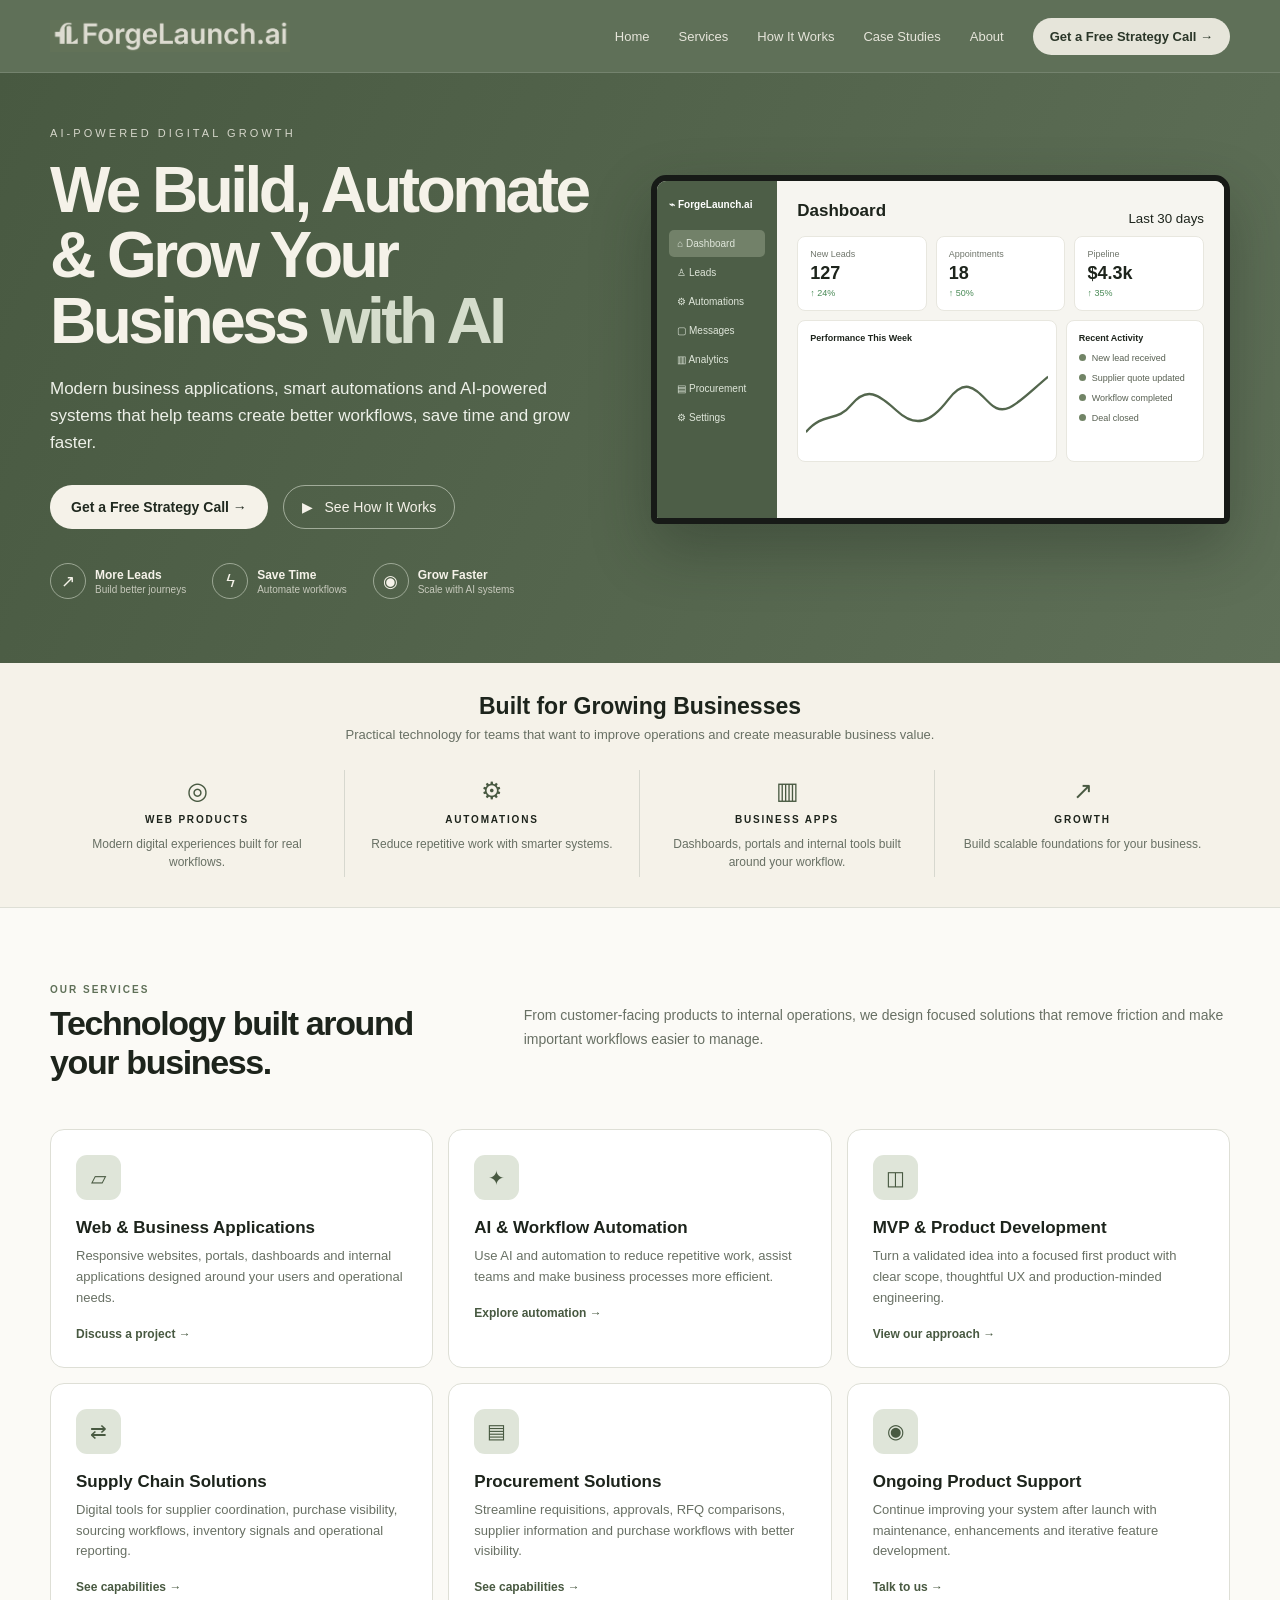
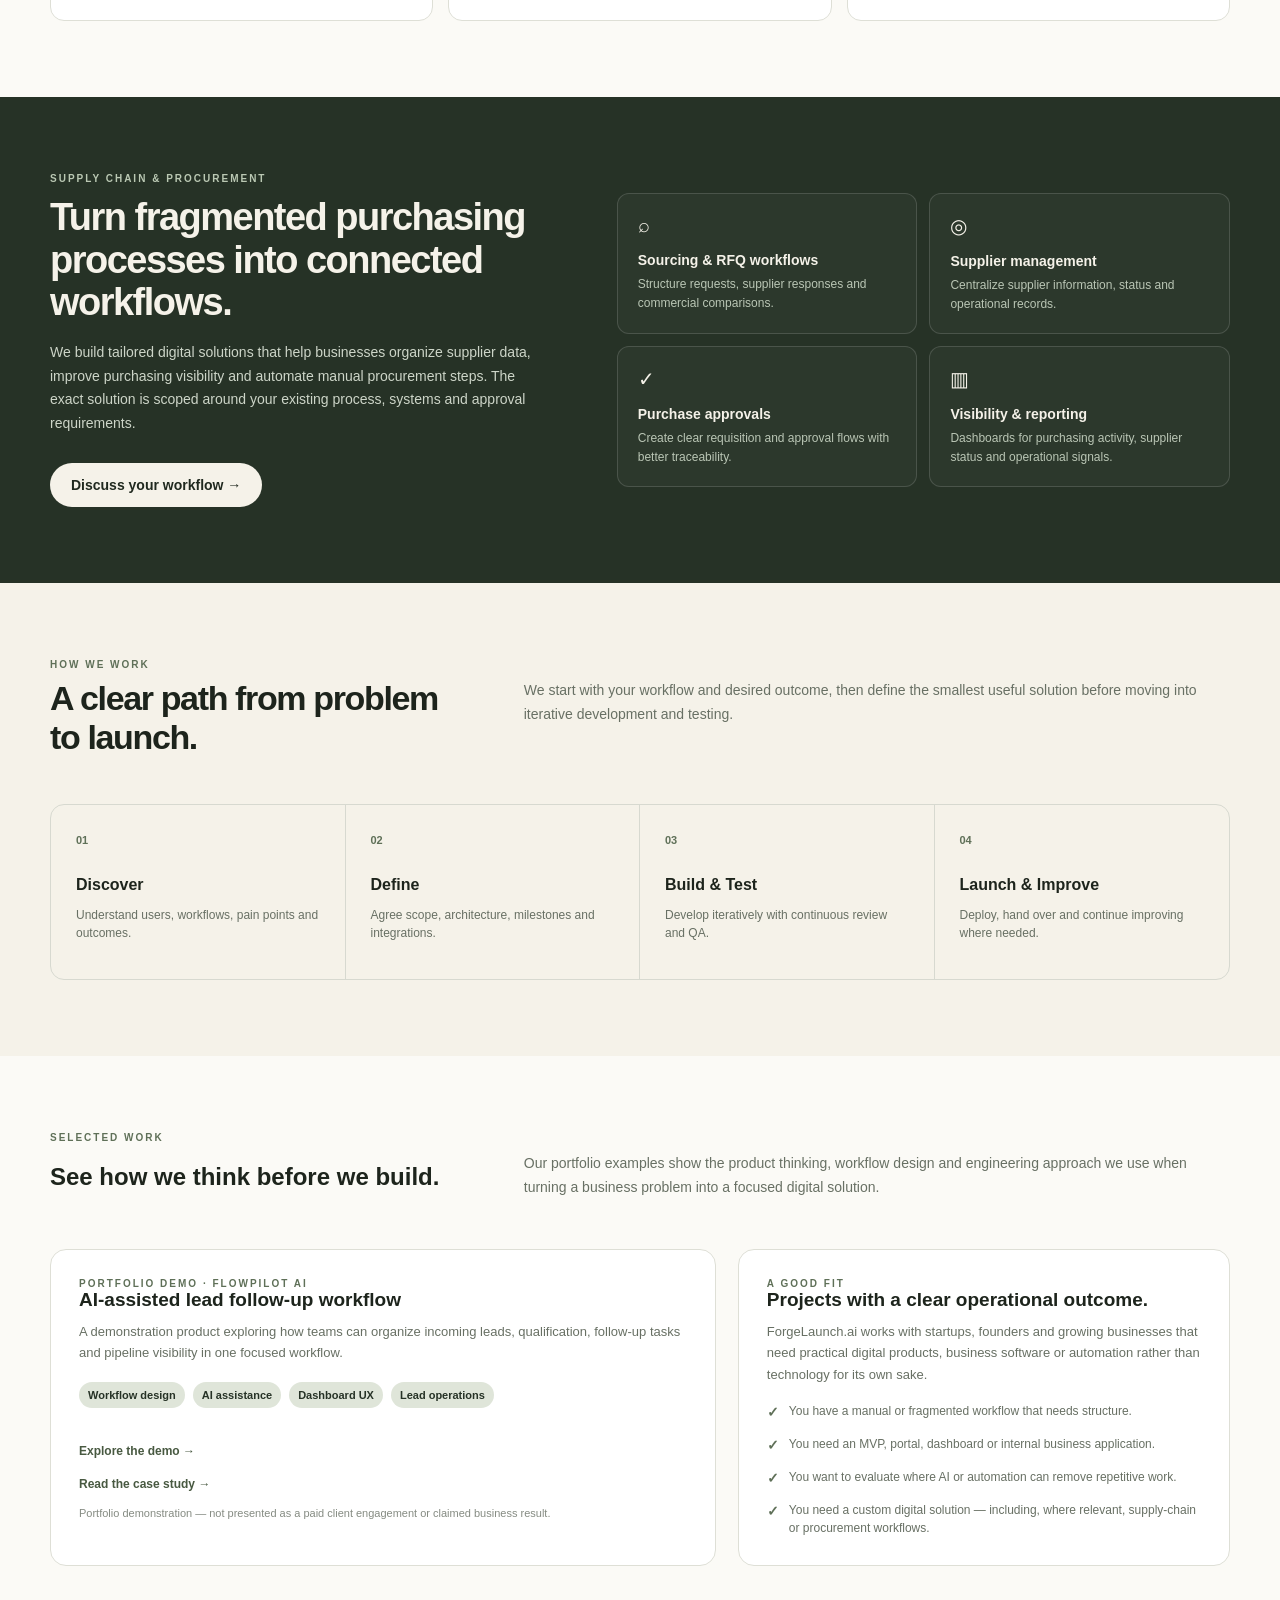
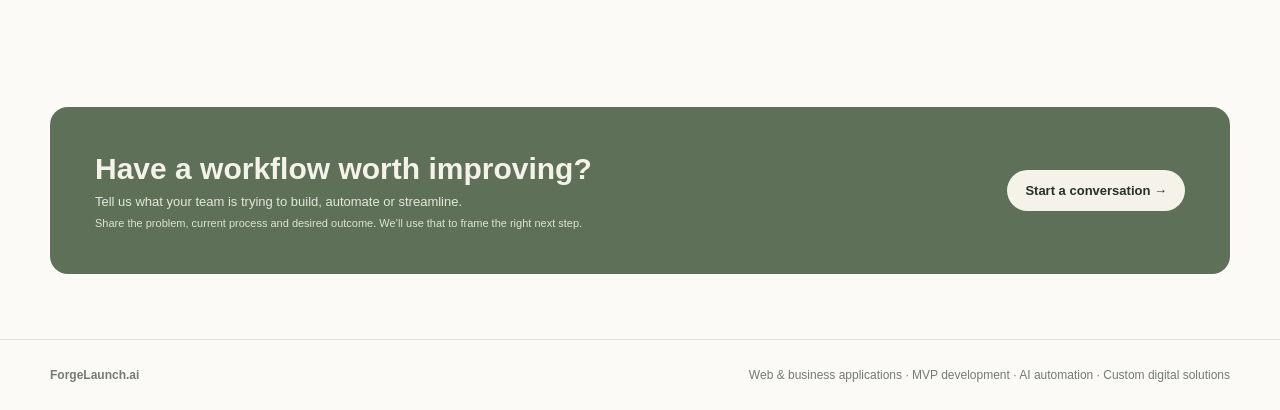
==== index.html @ f06f2fbd "Restore approved ForgeLaunch logo after SVG render issue" ====
<!doctype html><html lang="en"><head><meta charset="utf-8"><meta name="viewport" content="width=device-width,initial-scale=1"><meta name="description" content="ForgeLaunch.ai builds websites, business applications, MVPs, AI automations and custom digital solutions for startups and growing businesses, with supply chain and procurement as additional specialist services."><title>ForgeLaunch.ai — Build, Automate & Grow</title>
<style>
:root{--olive:#5f7058;--olive2:#485941;--deep:#263226;--cream:#f5f2e9;--paper:#fbfaf6;--sage:#dfe5d9;--muted:#687064;--line:#dedfd6;--white:#fff}
*{box-sizing:border-box}html{scroll-behavior:smooth}body{margin:0;font-family:-apple-system,BlinkMacSystemFont,"SF Pro Display","Segoe UI",Roboto,Arial,sans-serif;color:#1d241c;background:var(--paper);-webkit-font-smoothing:antialiased}a{text-decoration:none;color:inherit}.wrap{width:min(1180px,calc(100% - 42px));margin:auto}
header{background:var(--olive);color:var(--cream);border-bottom:1px solid #ffffff22}.nav{height:72px;display:flex;align-items:center;justify-content:space-between}.brand{display:flex;align-items:center;gap:11px;font-size:20px;font-weight:750;letter-spacing:-.03em;height:72px;line-height:1}.brand-logo{display:block;width:240px;height:32px;flex:0 0 240px;object-fit:contain;object-position:left center}.brand>span{display:flex;align-items:baseline;white-space:nowrap}.monogram{width:39px;height:39px;position:relative;color:var(--cream)}.monogram .f{position:absolute;left:3px;top:12px;width:17px;height:20px;border-left:6px solid currentColor;border-top:6px solid currentColor}.monogram .f:after{content:"";position:absolute;left:0;top:5px;width:13px;border-top:5px solid currentColor}.monogram .l{position:absolute;right:3px;top:4px;width:17px;height:29px;border-left:6px solid currentColor;border-bottom:6px solid currentColor;border-radius:12px 0 0 0}.brand small{font-weight:500;opacity:.72}.links{display:flex;align-items:center;gap:29px;font-size:13px}.links a{opacity:.9}.navcta{background:var(--cream);color:#253023!important;padding:11px 17px;border-radius:999px;font-weight:700}
.hero{background:linear-gradient(115deg,var(--olive2),var(--olive));color:var(--cream);overflow:hidden}.hero-grid{display:grid;grid-template-columns:1fr 1.05fr;gap:50px;align-items:center;padding:54px 0 64px}.eyebrow{font-size:11px;letter-spacing:.28em;text-transform:uppercase;opacity:.82}.hero h1{font-size:clamp(45px,5vw,65px);line-height:1.02;letter-spacing:-.055em;margin:19px 0 21px;max-width:620px}.hero h1 span{color:#d5ddcc}.lead{font-size:17px;line-height:1.6;color:#edf0e8;max-width:600px}.actions{display:flex;gap:15px;align-items:center;margin:29px 0 34px}.primary{background:var(--cream);color:#20291f;padding:14px 21px;border-radius:999px;font-size:14px;font-weight:700}.secondary{border:1px solid #e9eee188;padding:13px 18px;border-radius:999px;font-size:14px}.benefits{display:flex;gap:26px}.benefit{font-size:12px;display:flex;align-items:center;gap:9px}.bi{width:36px;height:36px;border:1px solid #e8ede080;border-radius:50%;display:grid;place-items:center;font-size:17px}.benefit small{display:block;opacity:.72;margin-top:2px}
.visual{position:relative;min-height:425px}.laptop{position:absolute;left:0;top:24px;width:100%;background:#121713;border:6px solid #171a17;border-radius:15px 15px 7px 7px;box-shadow:0 25px 60px #1c251b55;overflow:hidden}.app{display:grid;grid-template-columns:120px 1fr;min-height:337px;background:#f5f3ec}.side{background:#4d5e47;color:#dfe6da;padding:18px 12px;font-size:10px}.sidebrand{font-weight:750;color:white;margin-bottom:20px}.side div:not(.sidebrand){padding:8px;border-radius:5px;margin:2px 0}.side .on{background:#728169}.dash{padding:20px;background:#f6f5f0;color:#1d241c}.dashhead{display:flex;justify-content:space-between;align-items:center}.dash h3{margin:0 0 15px;font-size:17px}.stats{display:grid;grid-template-columns:repeat(3,1fr);gap:9px}.stat{background:white;border:1px solid #e8e7df;border-radius:8px;padding:12px;color:#70766c;font-size:9px}.stat b{display:block;font-size:18px;color:#1d241c;margin:4px 0}.up{color:#498a56}.lower{display:grid;grid-template-columns:1.5fr .8fr;gap:9px;margin-top:9px}.chart,.activity{height:142px;background:white;border:1px solid #e8e7df;border-radius:8px;padding:12px;font-size:9px;position:relative}.chart svg{position:absolute;left:8px;bottom:12px;width:94%;height:85px}.activity p{margin:10px 0;color:#586052}.activity i{display:inline-block;width:7px;height:7px;border-radius:50%;background:#718466;margin-right:6px}
.trust{background:var(--cream);padding:30px 0;border-bottom:1px solid var(--line)}.trust h2{text-align:center;font-size:23px;margin:0 0 7px}.trust>div>p{text-align:center;color:var(--muted);font-size:13px;margin:0 0 28px}.trustgrid{display:grid;grid-template-columns:repeat(4,1fr)}.trustitem{text-align:center;padding:7px 22px;border-right:1px solid #d7d8cf}.trustitem:last-child{border:0}.trusticon{font-size:24px;color:var(--olive2)}.trustitem b{display:block;font-size:10px;letter-spacing:.18em;margin:9px 0}.trustitem span{font-size:12px;color:var(--muted)}
.section{padding:76px 0}.sectionhead{display:grid;grid-template-columns:.75fr 1.25fr;gap:50px;margin-bottom:38px}.label{font-size:10px;letter-spacing:.2em;color:var(--olive);font-weight:800;text-transform:uppercase}.section h2{font-size:34px;letter-spacing:-.04em;margin:9px 0}.sectionhead p{color:var(--muted);line-height:1.7;margin:20px 0 0;font-size:14px}.cards{display:grid;grid-template-columns:repeat(3,1fr);gap:15px}.card{background:white;border:1px solid var(--line);border-radius:14px;padding:25px;min-height:230px}.cardicon{width:45px;height:45px;border-radius:11px;background:var(--sage);color:var(--olive2);display:grid;place-items:center;font-size:20px}.card h3{font-size:17px;margin:18px 0 8px}.card p{font-size:13px;line-height:1.6;color:var(--muted);margin:0}.card a{display:inline-block;margin-top:18px;font-size:12px;font-weight:700;color:var(--olive2)}
.supply{background:var(--deep);color:var(--cream)}.supplygrid{display:grid;grid-template-columns:.9fr 1.1fr;gap:65px;align-items:center}.supply h2{font-size:38px;line-height:1.12;margin:12px 0 17px}.supply p{color:#cdd5c8;font-size:14px;line-height:1.7}.capabilities{display:grid;grid-template-columns:1fr 1fr;gap:12px}.cap{border:1px solid #ffffff24;border-radius:12px;padding:20px;background:#ffffff08}.cap b{display:block;font-size:14px;margin-bottom:6px}.cap span{font-size:12px;color:#bac6b5;line-height:1.5}.capicon{font-size:20px;margin-bottom:15px}
.process{background:var(--cream)}.steps{display:grid;grid-template-columns:repeat(4,1fr);border:1px solid #d7d9d0;border-radius:14px;overflow:hidden}.step{padding:25px;border-right:1px solid #d7d9d0}.step:last-child{border:0}.step em{font-style:normal;color:var(--olive);font-size:11px;font-weight:800}.step h3{font-size:16px;margin:28px 0 7px}.step p{font-size:12px;color:var(--muted);line-height:1.5}
.cta{padding:65px 0}.ctabox{background:var(--olive);color:var(--cream);border-radius:18px;padding:45px;display:flex;align-items:center;justify-content:space-between}.ctabox h2{font-size:30px;margin:0 0 8px}.ctabox p{font-size:13px;margin:0;color:#e2e7dc}.ctabtn{background:var(--cream);color:#263226;padding:13px 18px;border-radius:999px;font-size:13px;font-weight:700}footer{border-top:1px solid var(--line);padding:28px 0;color:#747b70;font-size:12px}.foot{display:flex;justify-content:space-between}
@media(max-width:850px){.links a:not(.navcta){display:none}.hero-grid,.sectionhead,.supplygrid{grid-template-columns:1fr}.hero-grid{padding-top:42px}.visual{min-height:380px}.cards{grid-template-columns:1fr 1fr}.steps{grid-template-columns:1fr 1fr}.step:nth-child(2){border-right:0}.step{border-bottom:1px solid #d7d9d0}.trustgrid{grid-template-columns:1fr 1fr;gap:20px}.trustitem:nth-child(2){border-right:0}.ctabox{display:block}.ctabtn{display:inline-block;margin-top:22px}}
@media(max-width:560px){.wrap{width:min(100% - 28px,1180px)}.nav{height:65px}.navcta{display:none}.hero h1{font-size:43px}.hero-grid{padding-bottom:45px}.actions{align-items:flex-start;flex-direction:column}.benefits{flex-wrap:wrap}.visual{min-height:290px}.app{grid-template-columns:80px 1fr;min-height:250px}.side{padding:10px 6px}.dash{padding:10px}.lower{grid-template-columns:1fr}.activity{display:none}.cards,.capabilities,.steps{grid-template-columns:1fr}.step{border-right:0}.trustgrid{grid-template-columns:1fr 1fr}.section{padding:55px 0}.supply h2{font-size:31px}.ctabox{padding:28px}.foot{display:block}.foot span{display:block;margin-top:8px}}
.proof{padding:76px 0;background:var(--paper)}.proofgrid{display:grid;grid-template-columns:1.15fr .85fr;gap:22px;margin-top:28px}.proofcard,.fitcard{border:1px solid var(--line);border-radius:16px;padding:28px;background:#fff}.proofcard h3,.fitcard h3{margin:0 0 10px;font-size:19px}.proofcard p,.fitcard p{margin:0;color:var(--muted);font-size:13px;line-height:1.65}.proofmeta{display:flex;gap:8px;flex-wrap:wrap;margin:18px 0}.proofmeta span{font-size:11px;font-weight:750;background:var(--sage);color:var(--deep);padding:7px 9px;border-radius:999px}.prooflink{display:inline-block;margin-top:18px;color:var(--olive2);font-size:12px;font-weight:800}.fitlist{display:grid;gap:12px;margin-top:17px}.fit{display:flex;gap:10px;align-items:flex-start;font-size:12px;color:var(--muted);line-height:1.5}.fit b{color:var(--olive);font-size:14px}.note{margin-top:15px;font-size:11px;color:#858b82}.cta small{display:block;margin-top:8px;color:#dce3d8;font-size:11px}@media(max-width:850px){.proofgrid{grid-template-columns:1fr}}</style></head><body>
<header><div class="wrap nav"><a class="brand" href="#"><img class="brand-logo" src="./assets/forgelaunch-logo-lossless.webp?v=b04c0222" width="240" height="32" alt="ForgeLaunch.ai"></a><nav class="links"><a href="#">Home</a><a href="#services">Services</a><a href="#process">How It Works</a><a href="./case-study/">Case Studies</a><a href="#contact">About</a><a class="navcta" href="#contact">Get a Free Strategy Call →</a></nav></div></header>
<section class="hero"><div class="wrap hero-grid"><div><div class="eyebrow">AI-powered digital growth</div><h1>We Build, Automate & Grow Your Business <span>with AI</span></h1><p class="lead">Modern business applications, smart automations and AI-powered systems that help teams create better workflows, save time and grow faster.</p><div class="actions"><a class="primary" href="#contact">Get a Free Strategy Call →</a><a class="secondary" href="#services">▶ &nbsp; See How It Works</a></div><div class="benefits"><div class="benefit"><span class="bi">↗</span><span><b>More Leads</b><small>Build better journeys</small></span></div><div class="benefit"><span class="bi">ϟ</span><span><b>Save Time</b><small>Automate workflows</small></span></div><div class="benefit"><span class="bi">◉</span><span><b>Grow Faster</b><small>Scale with AI systems</small></span></div></div></div>
<div class="visual"><div class="laptop"><div class="app"><aside class="side"><div class="sidebrand">⌁ ForgeLaunch.ai</div><div class="on">⌂ Dashboard</div><div>♙ Leads</div><div>⚙ Automations</div><div>▢ Messages</div><div>▥ Analytics</div><div>▤ Procurement</div><div>⚙ Settings</div></aside><main class="dash"><div class="dashhead"><h3>Dashboard</h3><small>Last 30 days</small></div><div class="stats"><div class="stat">New Leads<b>127</b><span class="up">↑ 24%</span></div><div class="stat">Appointments<b>18</b><span class="up">↑ 50%</span></div><div class="stat">Pipeline<b>$4.3k</b><span class="up">↑ 35%</span></div></div><div class="lower"><div class="chart"><b>Performance This Week</b><svg viewBox="0 0 400 100" preserveAspectRatio="none"><path d="M0,80 C30,55 50,70 75,48 S120,35 150,55 S205,70 235,42 S280,30 305,47 S350,45 400,15" fill="none" stroke="#53664d" stroke-width="3"/></svg></div><div class="activity"><b>Recent Activity</b><p><i></i>New lead received</p><p><i></i>Supplier quote updated</p><p><i></i>Workflow completed</p><p><i></i>Deal closed</p></div></div></main></div></div></div></div></section>
<section class="trust"><div class="wrap"><h2>Built for Growing Businesses</h2><p>Practical technology for teams that want to improve operations and create measurable business value.</p><div class="trustgrid"><div class="trustitem"><div class="trusticon">◎</div><b>WEB PRODUCTS</b><span>Modern digital experiences built for real workflows.</span></div><div class="trustitem"><div class="trusticon">⚙</div><b>AUTOMATIONS</b><span>Reduce repetitive work with smarter systems.</span></div><div class="trustitem"><div class="trusticon">▥</div><b>BUSINESS APPS</b><span>Dashboards, portals and internal tools built around your workflow.</span></div><div class="trustitem"><div class="trusticon">↗</div><b>GROWTH</b><span>Build scalable foundations for your business.</span></div></div></div></section>
<section class="section" id="services"><div class="wrap"><div class="sectionhead"><div><div class="label">Our services</div><h2>Technology built around your business.</h2></div><p>From customer-facing products to internal operations, we design focused solutions that remove friction and make important workflows easier to manage.</p></div><div class="cards">
<div class="card"><div class="cardicon">▱</div><h3>Web & Business Applications</h3><p>Responsive websites, portals, dashboards and internal applications designed around your users and operational needs.</p><a href="#contact">Discuss a project →</a></div>
<div class="card"><div class="cardicon">✦</div><h3>AI & Workflow Automation</h3><p>Use AI and automation to reduce repetitive work, assist teams and make business processes more efficient.</p><a href="#contact">Explore automation →</a></div>
<div class="card"><div class="cardicon">◫</div><h3>MVP & Product Development</h3><p>Turn a validated idea into a focused first product with clear scope, thoughtful UX and production-minded engineering.</p><a href="./case-study/">View our approach →</a></div>
<div class="card"><div class="cardicon">⇄</div><h3>Supply Chain Solutions</h3><p>Digital tools for supplier coordination, purchase visibility, sourcing workflows, inventory signals and operational reporting.</p><a href="#supply">See capabilities →</a></div>
<div class="card"><div class="cardicon">▤</div><h3>Procurement Solutions</h3><p>Streamline requisitions, approvals, RFQ comparisons, supplier information and purchase workflows with better visibility.</p><a href="#supply">See capabilities →</a></div>
<div class="card"><div class="cardicon">◉</div><h3>Ongoing Product Support</h3><p>Continue improving your system after launch with maintenance, enhancements and iterative feature development.</p><a href="#contact">Talk to us →</a></div></div></div></section>
<section class="section supply" id="supply"><div class="wrap supplygrid"><div><div class="label" style="color:#bac8b3">Supply chain & procurement</div><h2>Turn fragmented purchasing processes into connected workflows.</h2><p>We build tailored digital solutions that help businesses organize supplier data, improve purchasing visibility and automate manual procurement steps. The exact solution is scoped around your existing process, systems and approval requirements.</p><a class="primary" style="display:inline-block;margin-top:13px" href="#contact">Discuss your workflow →</a></div><div class="capabilities"><div class="cap"><div class="capicon">⌕</div><b>Sourcing & RFQ workflows</b><span>Structure requests, supplier responses and commercial comparisons.</span></div><div class="cap"><div class="capicon">◎</div><b>Supplier management</b><span>Centralize supplier information, status and operational records.</span></div><div class="cap"><div class="capicon">✓</div><b>Purchase approvals</b><span>Create clear requisition and approval flows with better traceability.</span></div><div class="cap"><div class="capicon">▥</div><b>Visibility & reporting</b><span>Dashboards for purchasing activity, supplier status and operational signals.</span></div></div></div></section>
<section class="section process" id="process"><div class="wrap"><div class="sectionhead"><div><div class="label">How we work</div><h2>A clear path from problem to launch.</h2></div><p>We start with your workflow and desired outcome, then define the smallest useful solution before moving into iterative development and testing.</p></div><div class="steps"><div class="step"><em>01</em><h3>Discover</h3><p>Understand users, workflows, pain points and outcomes.</p></div><div class="step"><em>02</em><h3>Define</h3><p>Agree scope, architecture, milestones and integrations.</p></div><div class="step"><em>03</em><h3>Build & Test</h3><p>Develop iteratively with continuous review and QA.</p></div><div class="step"><em>04</em><h3>Launch & Improve</h3><p>Deploy, hand over and continue improving where needed.</p></div></div></div></section>
<section class="proof" id="work"><div class="wrap"><div class="sectionhead"><div><div class="label">Selected work</div><h2>See how we think before we build.</h2></div><p>Our portfolio examples show the product thinking, workflow design and engineering approach we use when turning a business problem into a focused digital solution.</p></div><div class="proofgrid"><div class="proofcard"><div class="label">Portfolio demo · FlowPilot AI</div><h3>AI-assisted lead follow-up workflow</h3><p>A demonstration product exploring how teams can organize incoming leads, qualification, follow-up tasks and pipeline visibility in one focused workflow.</p><div class="proofmeta"><span>Workflow design</span><span>AI assistance</span><span>Dashboard UX</span><span>Lead operations</span></div><a class="prooflink" href="./demo/">Explore the demo →</a><br><a class="prooflink" href="./case-study/">Read the case study →</a><div class="note">Portfolio demonstration — not presented as a paid client engagement or claimed business result.</div></div><div class="fitcard"><div class="label">A good fit</div><h3>Projects with a clear operational outcome.</h3><p>ForgeLaunch.ai works with startups, founders and growing businesses that need practical digital products, business software or automation rather than technology for its own sake.</p><div class="fitlist"><div class="fit"><b>✓</b><span>You have a manual or fragmented workflow that needs structure.</span></div><div class="fit"><b>✓</b><span>You need an MVP, portal, dashboard or internal business application.</span></div><div class="fit"><b>✓</b><span>You want to evaluate where AI or automation can remove repetitive work.</span></div><div class="fit"><b>✓</b><span>You need a custom digital solution — including, where relevant, supply-chain or procurement workflows.</span></div></div></div></div></div></section><section class="cta" id="contact"><div class="wrap"><div class="ctabox"><div><h2>Have a workflow worth improving?</h2><p>Tell us what your team is trying to build, automate or streamline.</p><small>Share the problem, current process and desired outcome. We’ll use that to frame the right next step.</small></div><a class="ctabtn" href="mailto:forgelaunch.ai@gmail.com">Start a conversation →</a></div></div></section>
<footer><div class="wrap foot"><b>ForgeLaunch.ai</b><span>Web & business applications · MVP development · AI automation · Custom digital solutions</span></div></footer></body></html>
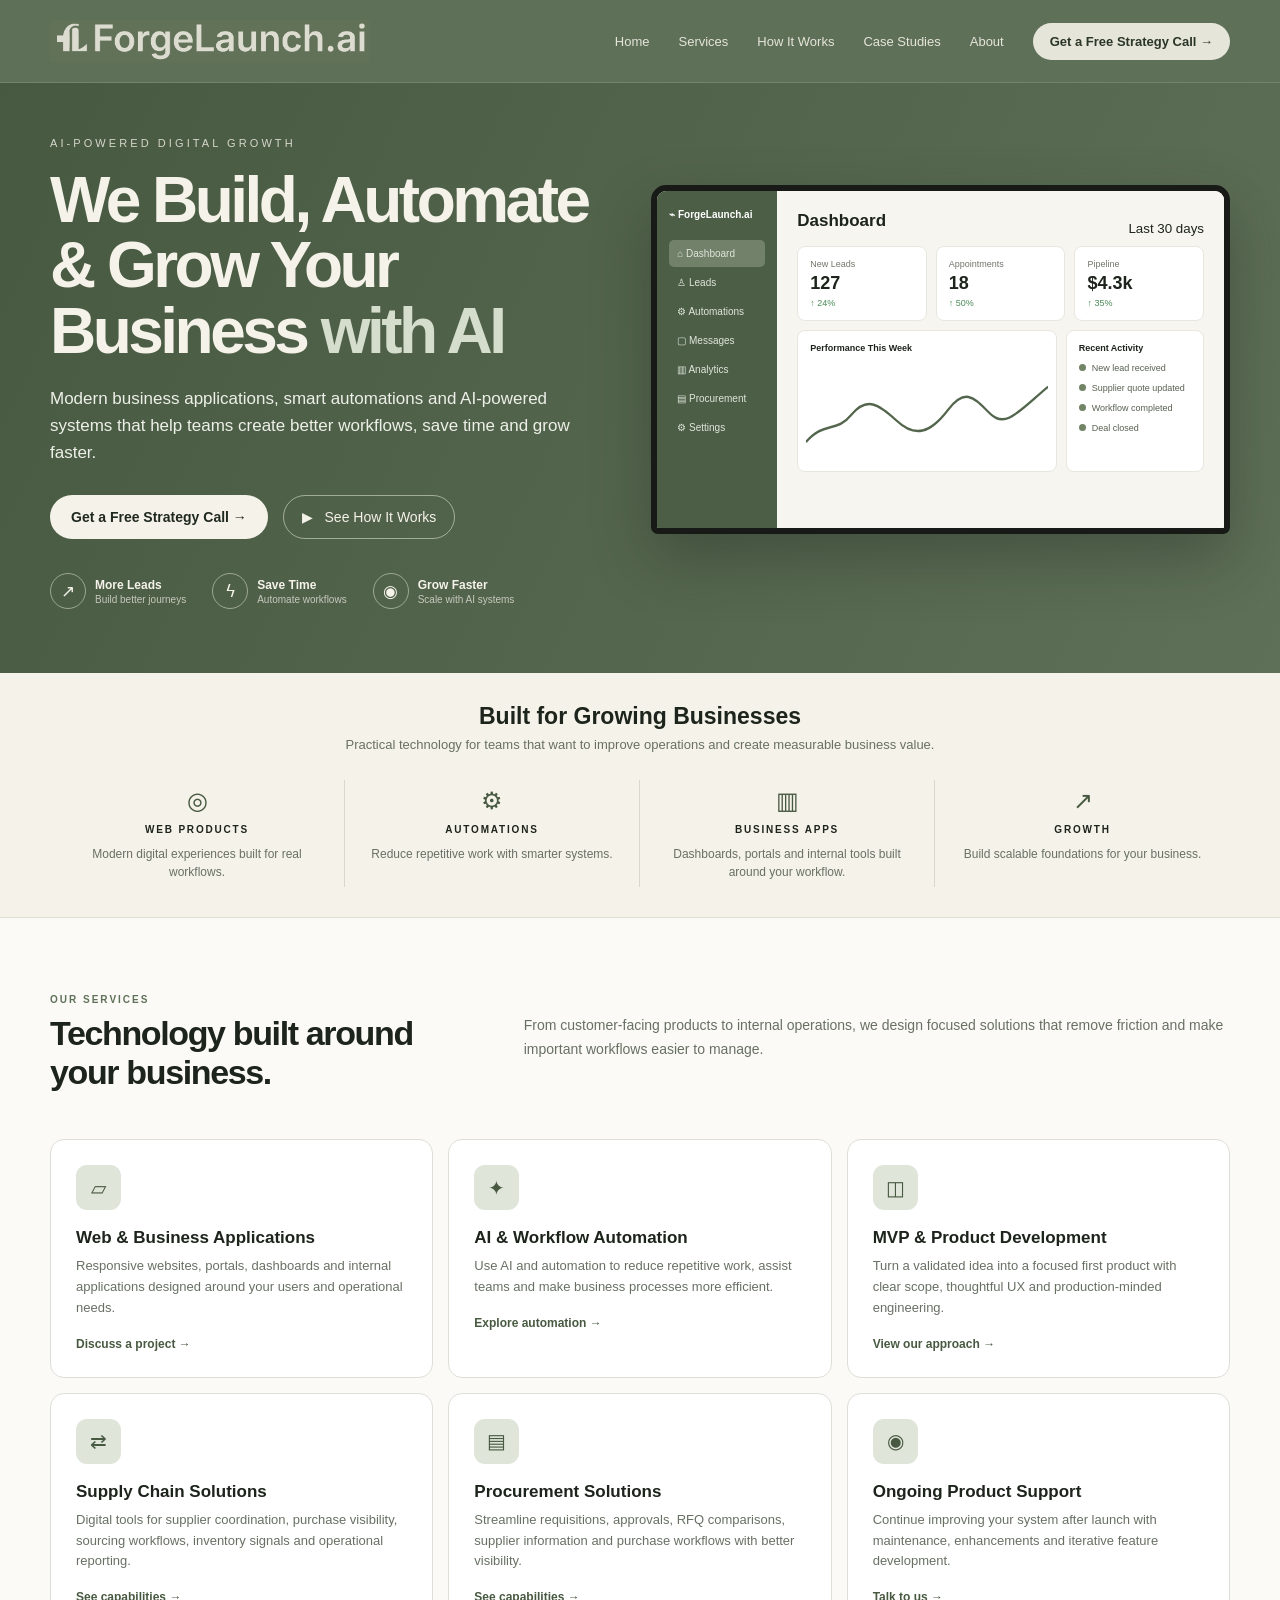
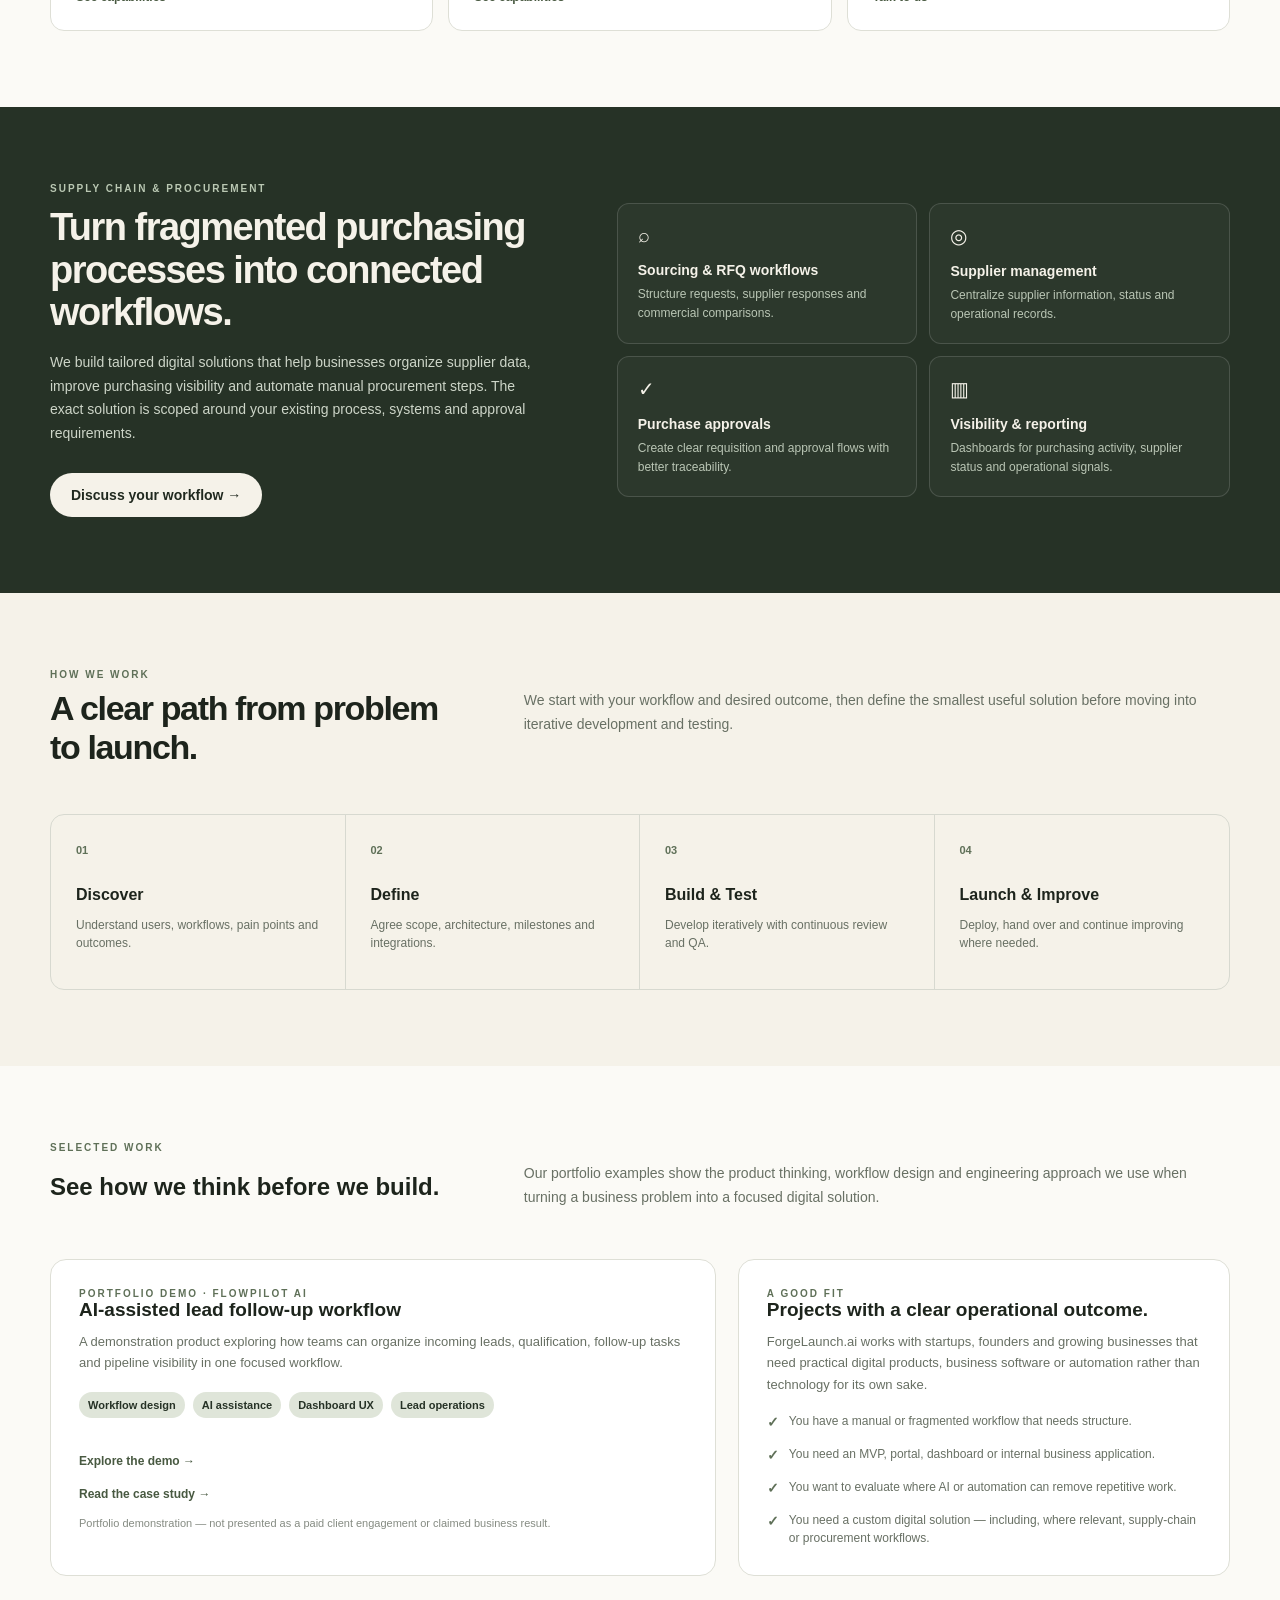
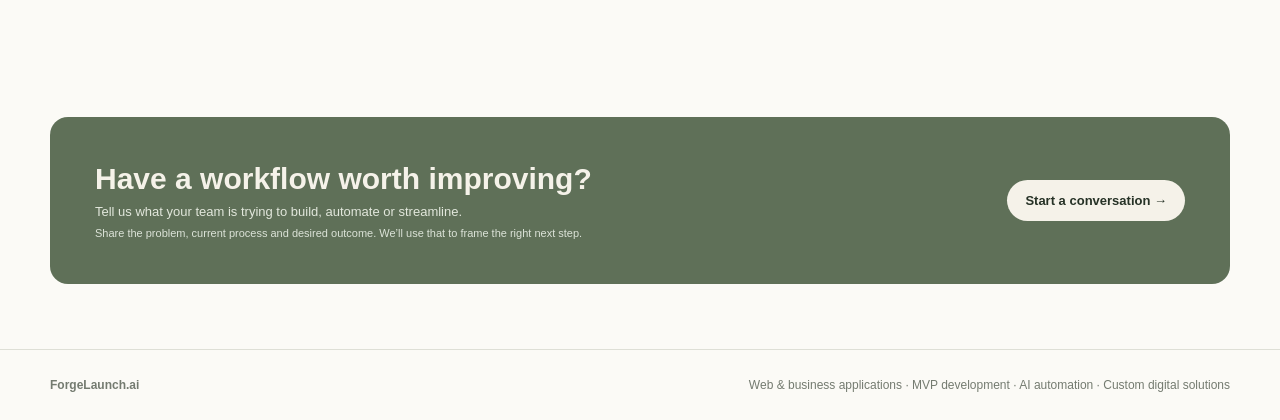
==== commit b3f2bb0e: "Apply approved larger ForgeLaunch header logo sizing" ====
--- a/index.html
+++ b/index.html
@@ -2,7 +2,7 @@
 <style>
 :root{--olive:#5f7058;--olive2:#485941;--deep:#263226;--cream:#f5f2e9;--paper:#fbfaf6;--sage:#dfe5d9;--muted:#687064;--line:#dedfd6;--white:#fff}
 *{box-sizing:border-box}html{scroll-behavior:smooth}body{margin:0;font-family:-apple-system,BlinkMacSystemFont,"SF Pro Display","Segoe UI",Roboto,Arial,sans-serif;color:#1d241c;background:var(--paper);-webkit-font-smoothing:antialiased}a{text-decoration:none;color:inherit}.wrap{width:min(1180px,calc(100% - 42px));margin:auto}
-header{background:var(--olive);color:var(--cream);border-bottom:1px solid #ffffff22}.nav{height:72px;display:flex;align-items:center;justify-content:space-between}.brand{display:flex;align-items:center;gap:11px;font-size:20px;font-weight:750;letter-spacing:-.03em;height:72px;line-height:1}.brand-logo{display:block;width:240px;height:32px;flex:0 0 240px;object-fit:contain;object-position:left center}.brand>span{display:flex;align-items:baseline;white-space:nowrap}.monogram{width:39px;height:39px;position:relative;color:var(--cream)}.monogram .f{position:absolute;left:3px;top:12px;width:17px;height:20px;border-left:6px solid currentColor;border-top:6px solid currentColor}.monogram .f:after{content:"";position:absolute;left:0;top:5px;width:13px;border-top:5px solid currentColor}.monogram .l{position:absolute;right:3px;top:4px;width:17px;height:29px;border-left:6px solid currentColor;border-bottom:6px solid currentColor;border-radius:12px 0 0 0}.brand small{font-weight:500;opacity:.72}.links{display:flex;align-items:center;gap:29px;font-size:13px}.links a{opacity:.9}.navcta{background:var(--cream);color:#253023!important;padding:11px 17px;border-radius:999px;font-weight:700}
+header{background:var(--olive);color:var(--cream);border-bottom:1px solid #ffffff22}.nav{height:82px;display:flex;align-items:center;justify-content:space-between}.brand{display:flex;align-items:center;gap:11px;font-size:20px;font-weight:750;letter-spacing:-.03em;height:82px;line-height:1}.brand-logo{display:block;width:320px;height:auto;max-height:64px;flex:0 0 320px;object-fit:contain;object-position:left center}.brand>span{display:flex;align-items:baseline;white-space:nowrap}.monogram{width:39px;height:39px;position:relative;color:var(--cream)}.monogram .f{position:absolute;left:3px;top:12px;width:17px;height:20px;border-left:6px solid currentColor;border-top:6px solid currentColor}.monogram .f:after{content:"";position:absolute;left:0;top:5px;width:13px;border-top:5px solid currentColor}.monogram .l{position:absolute;right:3px;top:4px;width:17px;height:29px;border-left:6px solid currentColor;border-bottom:6px solid currentColor;border-radius:12px 0 0 0}.brand small{font-weight:500;opacity:.72}.links{display:flex;align-items:center;gap:29px;font-size:13px}.links a{opacity:.9}.navcta{background:var(--cream);color:#253023!important;padding:11px 17px;border-radius:999px;font-weight:700}
 .hero{background:linear-gradient(115deg,var(--olive2),var(--olive));color:var(--cream);overflow:hidden}.hero-grid{display:grid;grid-template-columns:1fr 1.05fr;gap:50px;align-items:center;padding:54px 0 64px}.eyebrow{font-size:11px;letter-spacing:.28em;text-transform:uppercase;opacity:.82}.hero h1{font-size:clamp(45px,5vw,65px);line-height:1.02;letter-spacing:-.055em;margin:19px 0 21px;max-width:620px}.hero h1 span{color:#d5ddcc}.lead{font-size:17px;line-height:1.6;color:#edf0e8;max-width:600px}.actions{display:flex;gap:15px;align-items:center;margin:29px 0 34px}.primary{background:var(--cream);color:#20291f;padding:14px 21px;border-radius:999px;font-size:14px;font-weight:700}.secondary{border:1px solid #e9eee188;padding:13px 18px;border-radius:999px;font-size:14px}.benefits{display:flex;gap:26px}.benefit{font-size:12px;display:flex;align-items:center;gap:9px}.bi{width:36px;height:36px;border:1px solid #e8ede080;border-radius:50%;display:grid;place-items:center;font-size:17px}.benefit small{display:block;opacity:.72;margin-top:2px}
 .visual{position:relative;min-height:425px}.laptop{position:absolute;left:0;top:24px;width:100%;background:#121713;border:6px solid #171a17;border-radius:15px 15px 7px 7px;box-shadow:0 25px 60px #1c251b55;overflow:hidden}.app{display:grid;grid-template-columns:120px 1fr;min-height:337px;background:#f5f3ec}.side{background:#4d5e47;color:#dfe6da;padding:18px 12px;font-size:10px}.sidebrand{font-weight:750;color:white;margin-bottom:20px}.side div:not(.sidebrand){padding:8px;border-radius:5px;margin:2px 0}.side .on{background:#728169}.dash{padding:20px;background:#f6f5f0;color:#1d241c}.dashhead{display:flex;justify-content:space-between;align-items:center}.dash h3{margin:0 0 15px;font-size:17px}.stats{display:grid;grid-template-columns:repeat(3,1fr);gap:9px}.stat{background:white;border:1px solid #e8e7df;border-radius:8px;padding:12px;color:#70766c;font-size:9px}.stat b{display:block;font-size:18px;color:#1d241c;margin:4px 0}.up{color:#498a56}.lower{display:grid;grid-template-columns:1.5fr .8fr;gap:9px;margin-top:9px}.chart,.activity{height:142px;background:white;border:1px solid #e8e7df;border-radius:8px;padding:12px;font-size:9px;position:relative}.chart svg{position:absolute;left:8px;bottom:12px;width:94%;height:85px}.activity p{margin:10px 0;color:#586052}.activity i{display:inline-block;width:7px;height:7px;border-radius:50%;background:#718466;margin-right:6px}
 .trust{background:var(--cream);padding:30px 0;border-bottom:1px solid var(--line)}.trust h2{text-align:center;font-size:23px;margin:0 0 7px}.trust>div>p{text-align:center;color:var(--muted);font-size:13px;margin:0 0 28px}.trustgrid{display:grid;grid-template-columns:repeat(4,1fr)}.trustitem{text-align:center;padding:7px 22px;border-right:1px solid #d7d8cf}.trustitem:last-child{border:0}.trusticon{font-size:24px;color:var(--olive2)}.trustitem b{display:block;font-size:10px;letter-spacing:.18em;margin:9px 0}.trustitem span{font-size:12px;color:var(--muted)}
@@ -11,7 +11,7 @@
 .process{background:var(--cream)}.steps{display:grid;grid-template-columns:repeat(4,1fr);border:1px solid #d7d9d0;border-radius:14px;overflow:hidden}.step{padding:25px;border-right:1px solid #d7d9d0}.step:last-child{border:0}.step em{font-style:normal;color:var(--olive);font-size:11px;font-weight:800}.step h3{font-size:16px;margin:28px 0 7px}.step p{font-size:12px;color:var(--muted);line-height:1.5}
 .cta{padding:65px 0}.ctabox{background:var(--olive);color:var(--cream);border-radius:18px;padding:45px;display:flex;align-items:center;justify-content:space-between}.ctabox h2{font-size:30px;margin:0 0 8px}.ctabox p{font-size:13px;margin:0;color:#e2e7dc}.ctabtn{background:var(--cream);color:#263226;padding:13px 18px;border-radius:999px;font-size:13px;font-weight:700}footer{border-top:1px solid var(--line);padding:28px 0;color:#747b70;font-size:12px}.foot{display:flex;justify-content:space-between}
 @media(max-width:850px){.links a:not(.navcta){display:none}.hero-grid,.sectionhead,.supplygrid{grid-template-columns:1fr}.hero-grid{padding-top:42px}.visual{min-height:380px}.cards{grid-template-columns:1fr 1fr}.steps{grid-template-columns:1fr 1fr}.step:nth-child(2){border-right:0}.step{border-bottom:1px solid #d7d9d0}.trustgrid{grid-template-columns:1fr 1fr;gap:20px}.trustitem:nth-child(2){border-right:0}.ctabox{display:block}.ctabtn{display:inline-block;margin-top:22px}}
-@media(max-width:560px){.wrap{width:min(100% - 28px,1180px)}.nav{height:65px}.navcta{display:none}.hero h1{font-size:43px}.hero-grid{padding-bottom:45px}.actions{align-items:flex-start;flex-direction:column}.benefits{flex-wrap:wrap}.visual{min-height:290px}.app{grid-template-columns:80px 1fr;min-height:250px}.side{padding:10px 6px}.dash{padding:10px}.lower{grid-template-columns:1fr}.activity{display:none}.cards,.capabilities,.steps{grid-template-columns:1fr}.step{border-right:0}.trustgrid{grid-template-columns:1fr 1fr}.section{padding:55px 0}.supply h2{font-size:31px}.ctabox{padding:28px}.foot{display:block}.foot span{display:block;margin-top:8px}}
+@media(max-width:560px){.wrap{width:min(100% - 28px,1180px)}.nav{height:72px}.brand{height:72px}.brand-logo{width:245px;max-height:54px;flex-basis:245px}.navcta{display:none}.hero h1{font-size:43px}.hero-grid{padding-bottom:45px}.actions{align-items:flex-start;flex-direction:column}.benefits{flex-wrap:wrap}.visual{min-height:290px}.app{grid-template-columns:80px 1fr;min-height:250px}.side{padding:10px 6px}.dash{padding:10px}.lower{grid-template-columns:1fr}.activity{display:none}.cards,.capabilities,.steps{grid-template-columns:1fr}.step{border-right:0}.trustgrid{grid-template-columns:1fr 1fr}.section{padding:55px 0}.supply h2{font-size:31px}.ctabox{padding:28px}.foot{display:block}.foot span{display:block;margin-top:8px}}
 .proof{padding:76px 0;background:var(--paper)}.proofgrid{display:grid;grid-template-columns:1.15fr .85fr;gap:22px;margin-top:28px}.proofcard,.fitcard{border:1px solid var(--line);border-radius:16px;padding:28px;background:#fff}.proofcard h3,.fitcard h3{margin:0 0 10px;font-size:19px}.proofcard p,.fitcard p{margin:0;color:var(--muted);font-size:13px;line-height:1.65}.proofmeta{display:flex;gap:8px;flex-wrap:wrap;margin:18px 0}.proofmeta span{font-size:11px;font-weight:750;background:var(--sage);color:var(--deep);padding:7px 9px;border-radius:999px}.prooflink{display:inline-block;margin-top:18px;color:var(--olive2);font-size:12px;font-weight:800}.fitlist{display:grid;gap:12px;margin-top:17px}.fit{display:flex;gap:10px;align-items:flex-start;font-size:12px;color:var(--muted);line-height:1.5}.fit b{color:var(--olive);font-size:14px}.note{margin-top:15px;font-size:11px;color:#858b82}.cta small{display:block;margin-top:8px;color:#dce3d8;font-size:11px}@media(max-width:850px){.proofgrid{grid-template-columns:1fr}}</style></head><body>
 <header><div class="wrap nav"><a class="brand" href="#"><img class="brand-logo" src="./assets/forgelaunch-logo-lossless.webp?v=b04c0222" width="240" height="32" alt="ForgeLaunch.ai"></a><nav class="links"><a href="#">Home</a><a href="#services">Services</a><a href="#process">How It Works</a><a href="./case-study/">Case Studies</a><a href="#contact">About</a><a class="navcta" href="#contact">Get a Free Strategy Call →</a></nav></div></header>
 <section class="hero"><div class="wrap hero-grid"><div><div class="eyebrow">AI-powered digital growth</div><h1>We Build, Automate & Grow Your Business <span>with AI</span></h1><p class="lead">Modern business applications, smart automations and AI-powered systems that help teams create better workflows, save time and grow faster.</p><div class="actions"><a class="primary" href="#contact">Get a Free Strategy Call →</a><a class="secondary" href="#services">▶ &nbsp; See How It Works</a></div><div class="benefits"><div class="benefit"><span class="bi">↗</span><span><b>More Leads</b><small>Build better journeys</small></span></div><div class="benefit"><span class="bi">ϟ</span><span><b>Save Time</b><small>Automate workflows</small></span></div><div class="benefit"><span class="bi">◉</span><span><b>Grow Faster</b><small>Scale with AI systems</small></span></div></div></div>
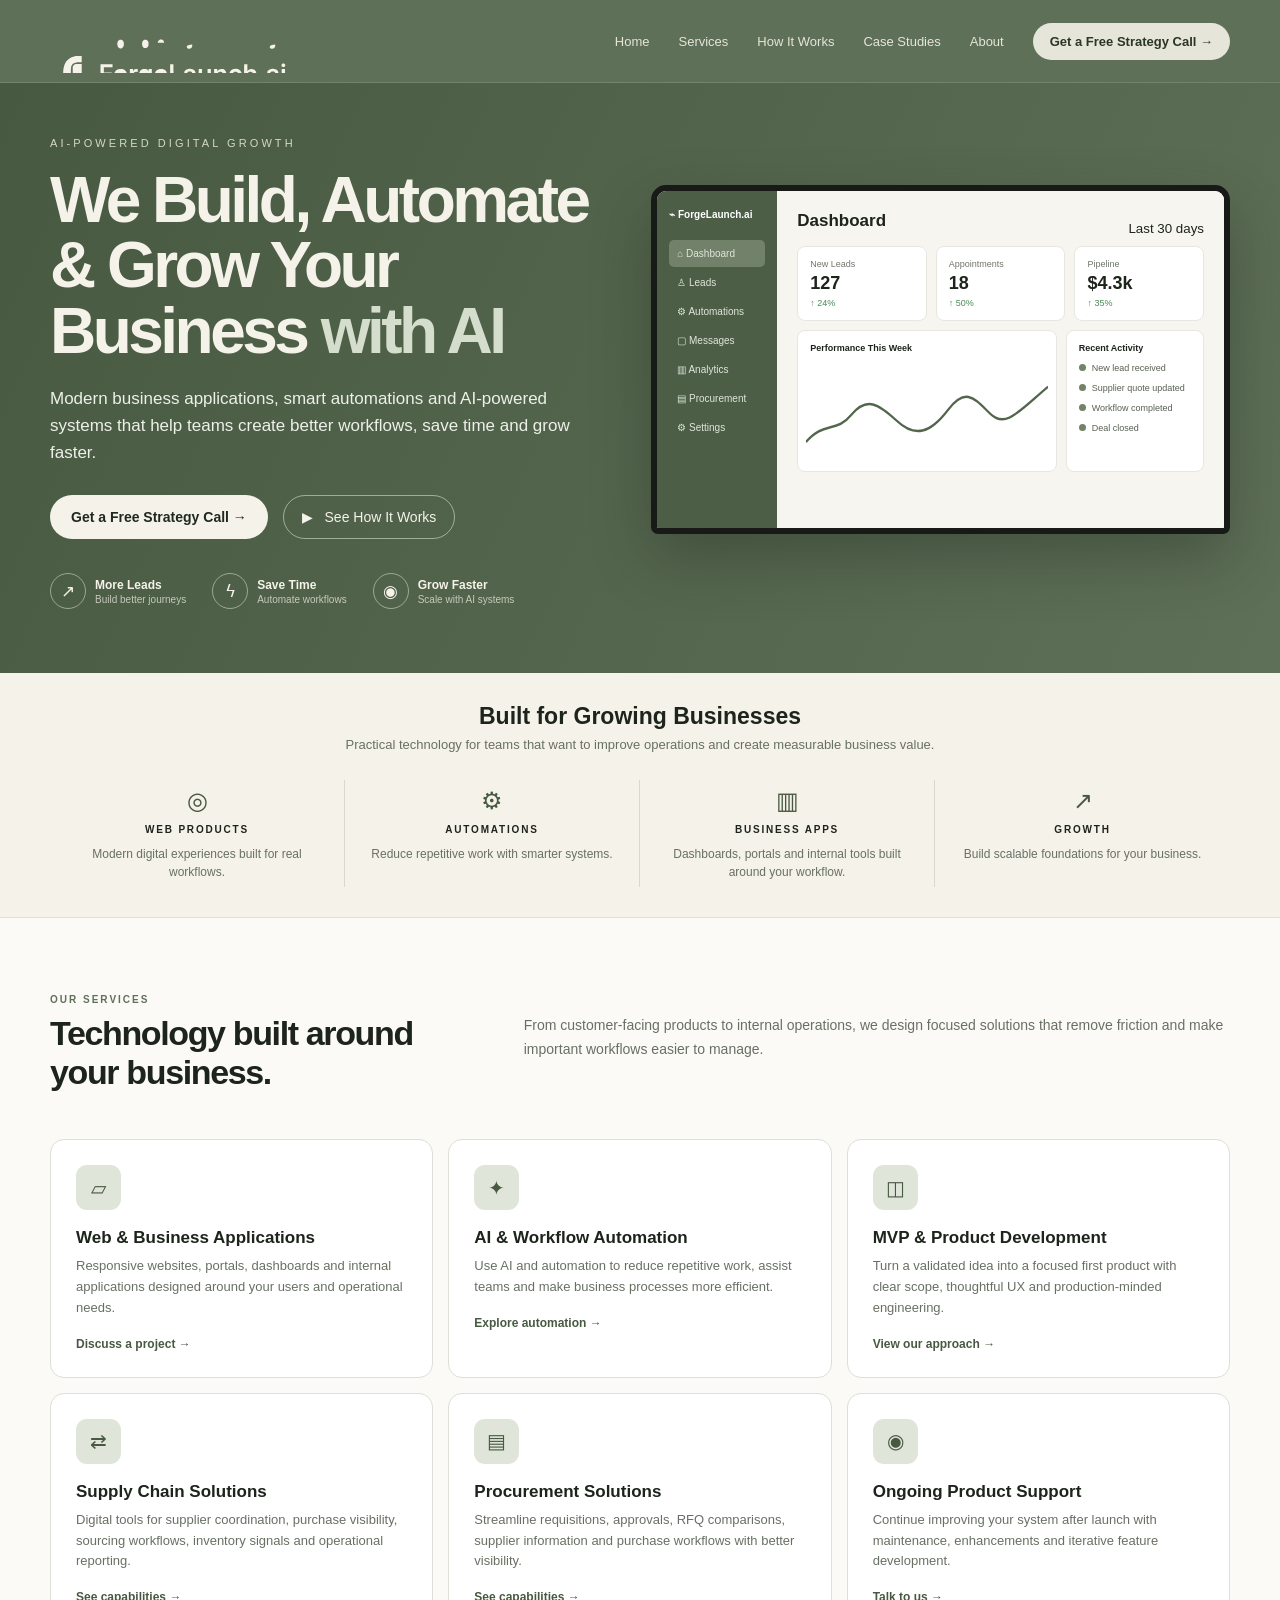
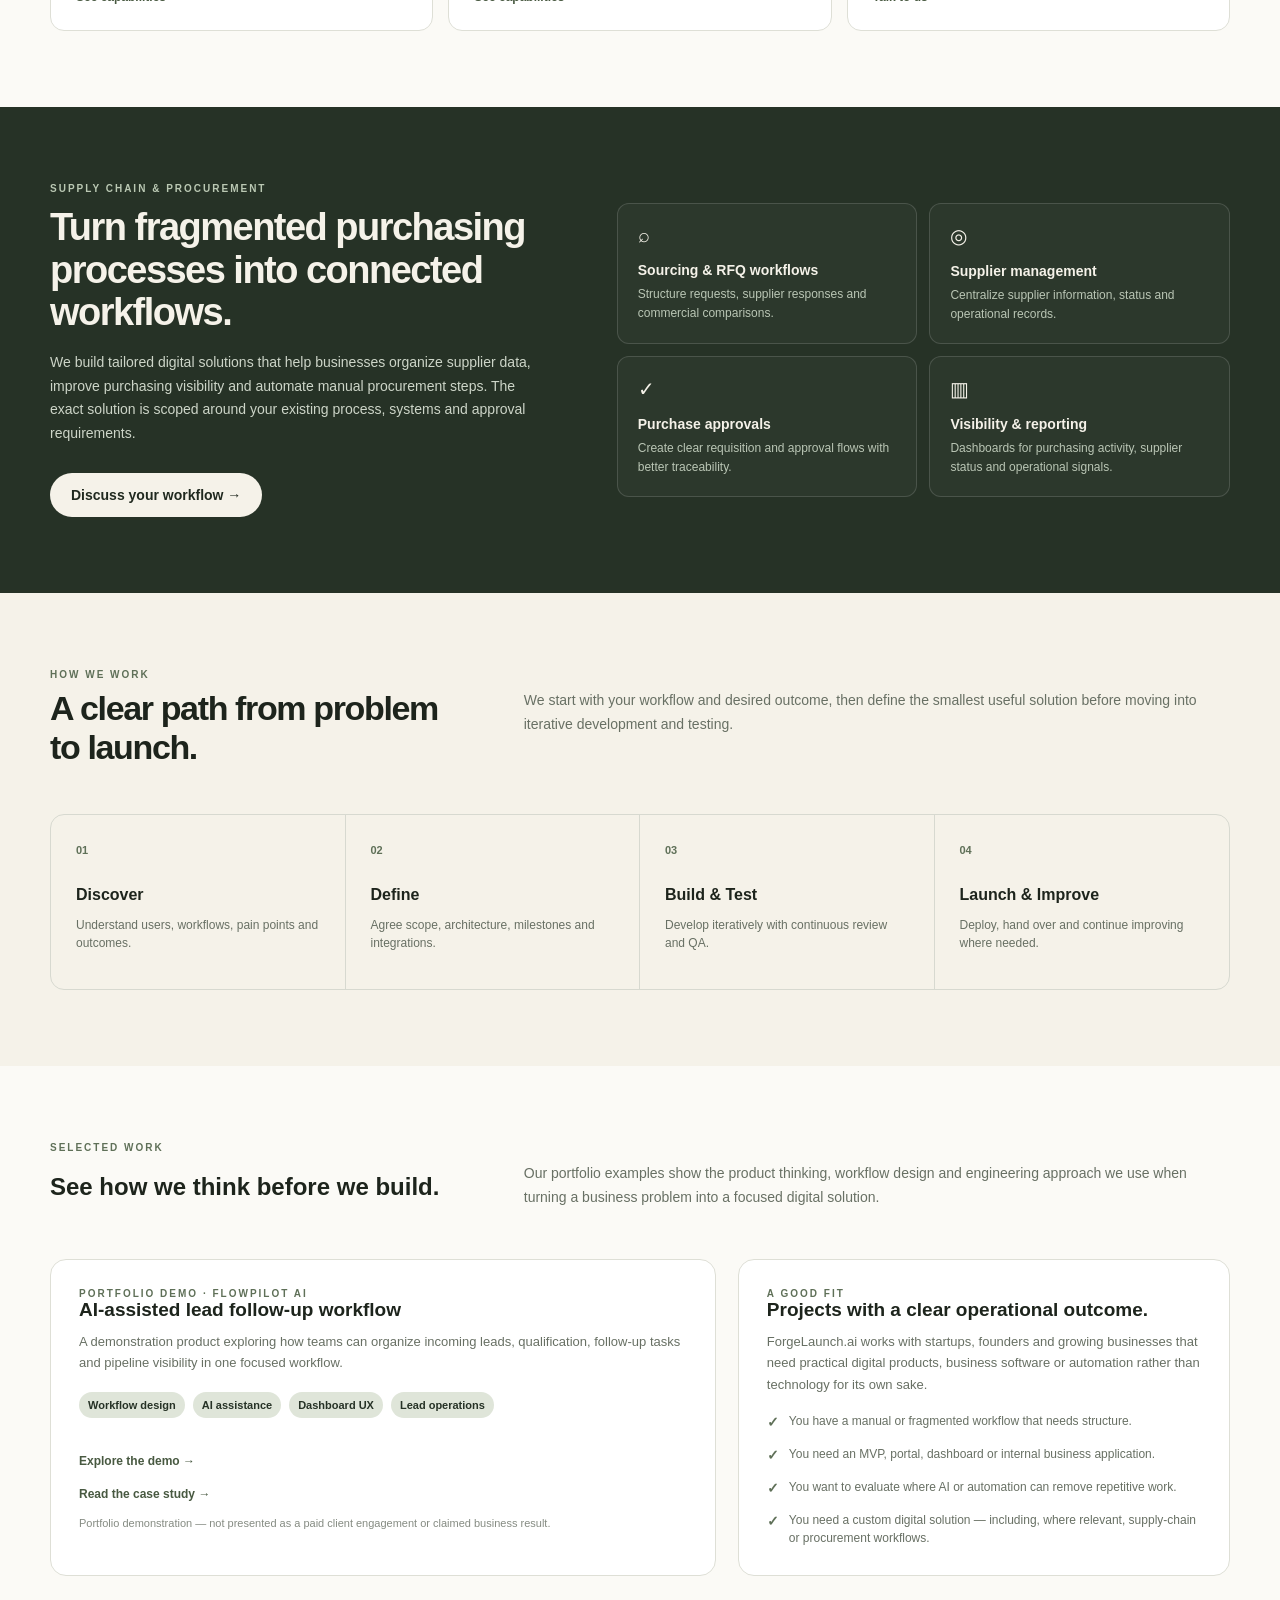
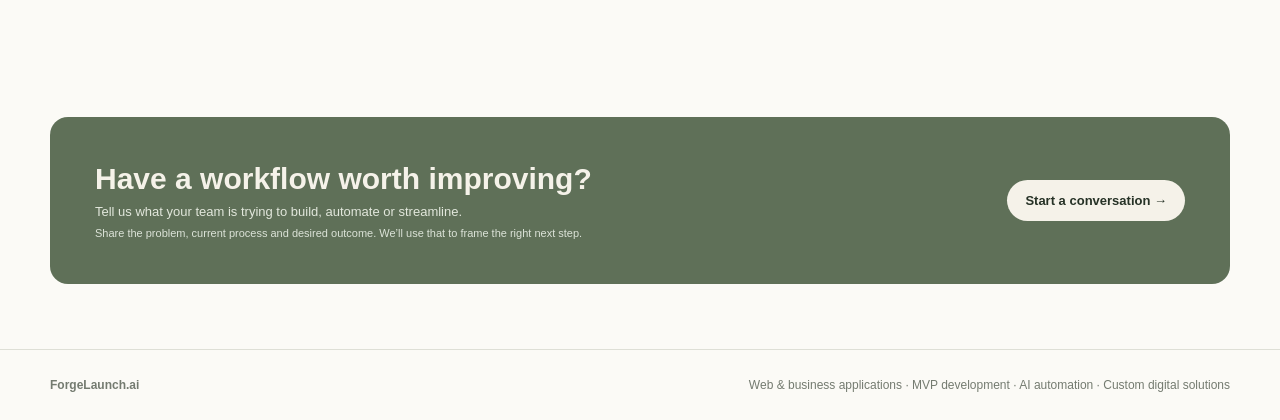
==== commit 1a2f85ee: "Deploy approved cleaned ForgeLaunch SVG logo" ====
--- a/index.html
+++ b/index.html
@@ -13,7 +13,7 @@
 @media(max-width:850px){.links a:not(.navcta){display:none}.hero-grid,.sectionhead,.supplygrid{grid-template-columns:1fr}.hero-grid{padding-top:42px}.visual{min-height:380px}.cards{grid-template-columns:1fr 1fr}.steps{grid-template-columns:1fr 1fr}.step:nth-child(2){border-right:0}.step{border-bottom:1px solid #d7d9d0}.trustgrid{grid-template-columns:1fr 1fr;gap:20px}.trustitem:nth-child(2){border-right:0}.ctabox{display:block}.ctabtn{display:inline-block;margin-top:22px}}
 @media(max-width:560px){.wrap{width:min(100% - 28px,1180px)}.nav{height:72px}.brand{height:72px}.brand-logo{width:245px;max-height:54px;flex-basis:245px}.navcta{display:none}.hero h1{font-size:43px}.hero-grid{padding-bottom:45px}.actions{align-items:flex-start;flex-direction:column}.benefits{flex-wrap:wrap}.visual{min-height:290px}.app{grid-template-columns:80px 1fr;min-height:250px}.side{padding:10px 6px}.dash{padding:10px}.lower{grid-template-columns:1fr}.activity{display:none}.cards,.capabilities,.steps{grid-template-columns:1fr}.step{border-right:0}.trustgrid{grid-template-columns:1fr 1fr}.section{padding:55px 0}.supply h2{font-size:31px}.ctabox{padding:28px}.foot{display:block}.foot span{display:block;margin-top:8px}}
 .proof{padding:76px 0;background:var(--paper)}.proofgrid{display:grid;grid-template-columns:1.15fr .85fr;gap:22px;margin-top:28px}.proofcard,.fitcard{border:1px solid var(--line);border-radius:16px;padding:28px;background:#fff}.proofcard h3,.fitcard h3{margin:0 0 10px;font-size:19px}.proofcard p,.fitcard p{margin:0;color:var(--muted);font-size:13px;line-height:1.65}.proofmeta{display:flex;gap:8px;flex-wrap:wrap;margin:18px 0}.proofmeta span{font-size:11px;font-weight:750;background:var(--sage);color:var(--deep);padding:7px 9px;border-radius:999px}.prooflink{display:inline-block;margin-top:18px;color:var(--olive2);font-size:12px;font-weight:800}.fitlist{display:grid;gap:12px;margin-top:17px}.fit{display:flex;gap:10px;align-items:flex-start;font-size:12px;color:var(--muted);line-height:1.5}.fit b{color:var(--olive);font-size:14px}.note{margin-top:15px;font-size:11px;color:#858b82}.cta small{display:block;margin-top:8px;color:#dce3d8;font-size:11px}@media(max-width:850px){.proofgrid{grid-template-columns:1fr}}</style></head><body>
-<header><div class="wrap nav"><a class="brand" href="#"><img class="brand-logo" src="./assets/forgelaunch-logo-lossless.webp?v=b04c0222" width="240" height="32" alt="ForgeLaunch.ai"></a><nav class="links"><a href="#">Home</a><a href="#services">Services</a><a href="#process">How It Works</a><a href="./case-study/">Case Studies</a><a href="#contact">About</a><a class="navcta" href="#contact">Get a Free Strategy Call →</a></nav></div></header>
+<header><div class="wrap nav"><a class="brand" href="#"><img class="brand-logo" src="./assets/forgelaunch-logo-clean.svg?v=7ce2e382" width="320" height="84" alt="ForgeLaunch.ai"></a><nav class="links"><a href="#">Home</a><a href="#services">Services</a><a href="#process">How It Works</a><a href="./case-study/">Case Studies</a><a href="#contact">About</a><a class="navcta" href="#contact">Get a Free Strategy Call →</a></nav></div></header>
 <section class="hero"><div class="wrap hero-grid"><div><div class="eyebrow">AI-powered digital growth</div><h1>We Build, Automate & Grow Your Business <span>with AI</span></h1><p class="lead">Modern business applications, smart automations and AI-powered systems that help teams create better workflows, save time and grow faster.</p><div class="actions"><a class="primary" href="#contact">Get a Free Strategy Call →</a><a class="secondary" href="#services">▶ &nbsp; See How It Works</a></div><div class="benefits"><div class="benefit"><span class="bi">↗</span><span><b>More Leads</b><small>Build better journeys</small></span></div><div class="benefit"><span class="bi">ϟ</span><span><b>Save Time</b><small>Automate workflows</small></span></div><div class="benefit"><span class="bi">◉</span><span><b>Grow Faster</b><small>Scale with AI systems</small></span></div></div></div>
 <div class="visual"><div class="laptop"><div class="app"><aside class="side"><div class="sidebrand">⌁ ForgeLaunch.ai</div><div class="on">⌂ Dashboard</div><div>♙ Leads</div><div>⚙ Automations</div><div>▢ Messages</div><div>▥ Analytics</div><div>▤ Procurement</div><div>⚙ Settings</div></aside><main class="dash"><div class="dashhead"><h3>Dashboard</h3><small>Last 30 days</small></div><div class="stats"><div class="stat">New Leads<b>127</b><span class="up">↑ 24%</span></div><div class="stat">Appointments<b>18</b><span class="up">↑ 50%</span></div><div class="stat">Pipeline<b>$4.3k</b><span class="up">↑ 35%</span></div></div><div class="lower"><div class="chart"><b>Performance This Week</b><svg viewBox="0 0 400 100" preserveAspectRatio="none"><path d="M0,80 C30,55 50,70 75,48 S120,35 150,55 S205,70 235,42 S280,30 305,47 S350,45 400,15" fill="none" stroke="#53664d" stroke-width="3"/></svg></div><div class="activity"><b>Recent Activity</b><p><i></i>New lead received</p><p><i></i>Supplier quote updated</p><p><i></i>Workflow completed</p><p><i></i>Deal closed</p></div></div></main></div></div></div></div></section>
 <section class="trust"><div class="wrap"><h2>Built for Growing Businesses</h2><p>Practical technology for teams that want to improve operations and create measurable business value.</p><div class="trustgrid"><div class="trustitem"><div class="trusticon">◎</div><b>WEB PRODUCTS</b><span>Modern digital experiences built for real workflows.</span></div><div class="trustitem"><div class="trusticon">⚙</div><b>AUTOMATIONS</b><span>Reduce repetitive work with smarter systems.</span></div><div class="trustitem"><div class="trusticon">▥</div><b>BUSINESS APPS</b><span>Dashboards, portals and internal tools built around your workflow.</span></div><div class="trustitem"><div class="trusticon">↗</div><b>GROWTH</b><span>Build scalable foundations for your business.</span></div></div></div></section>
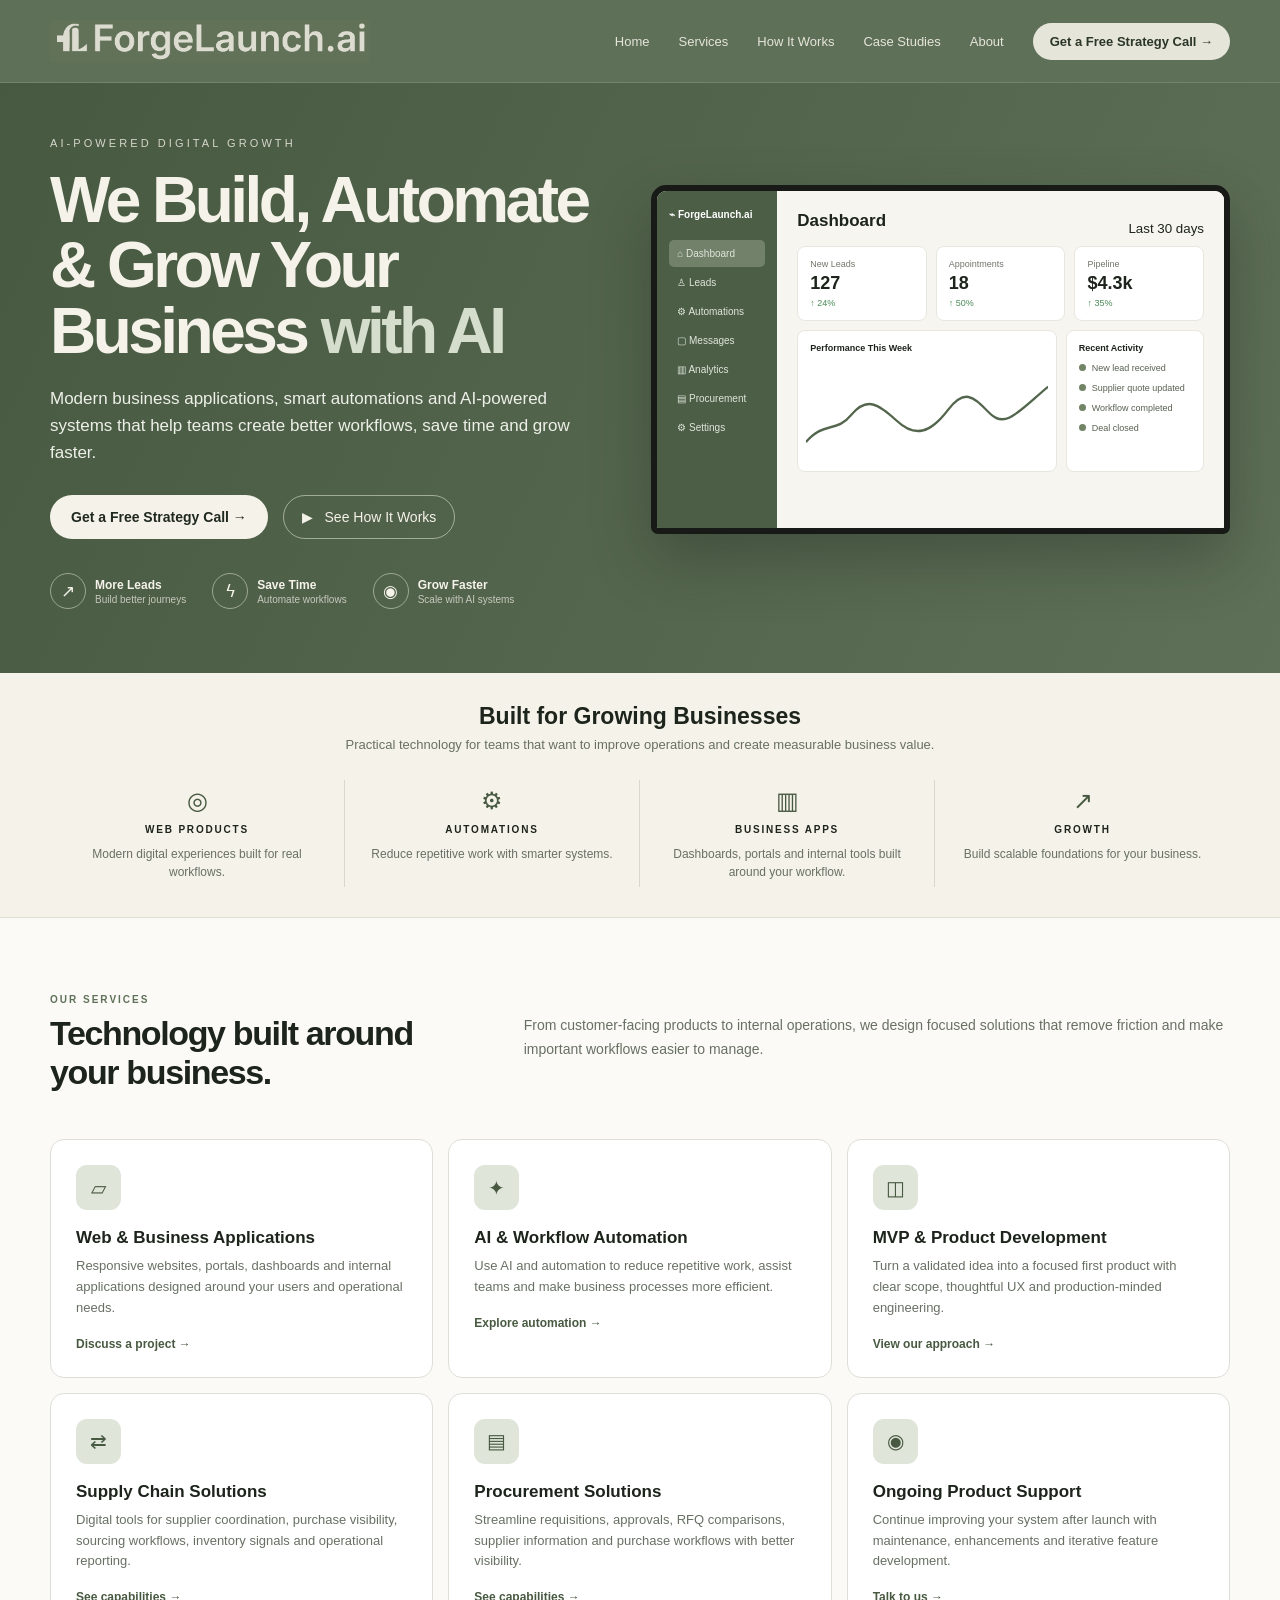
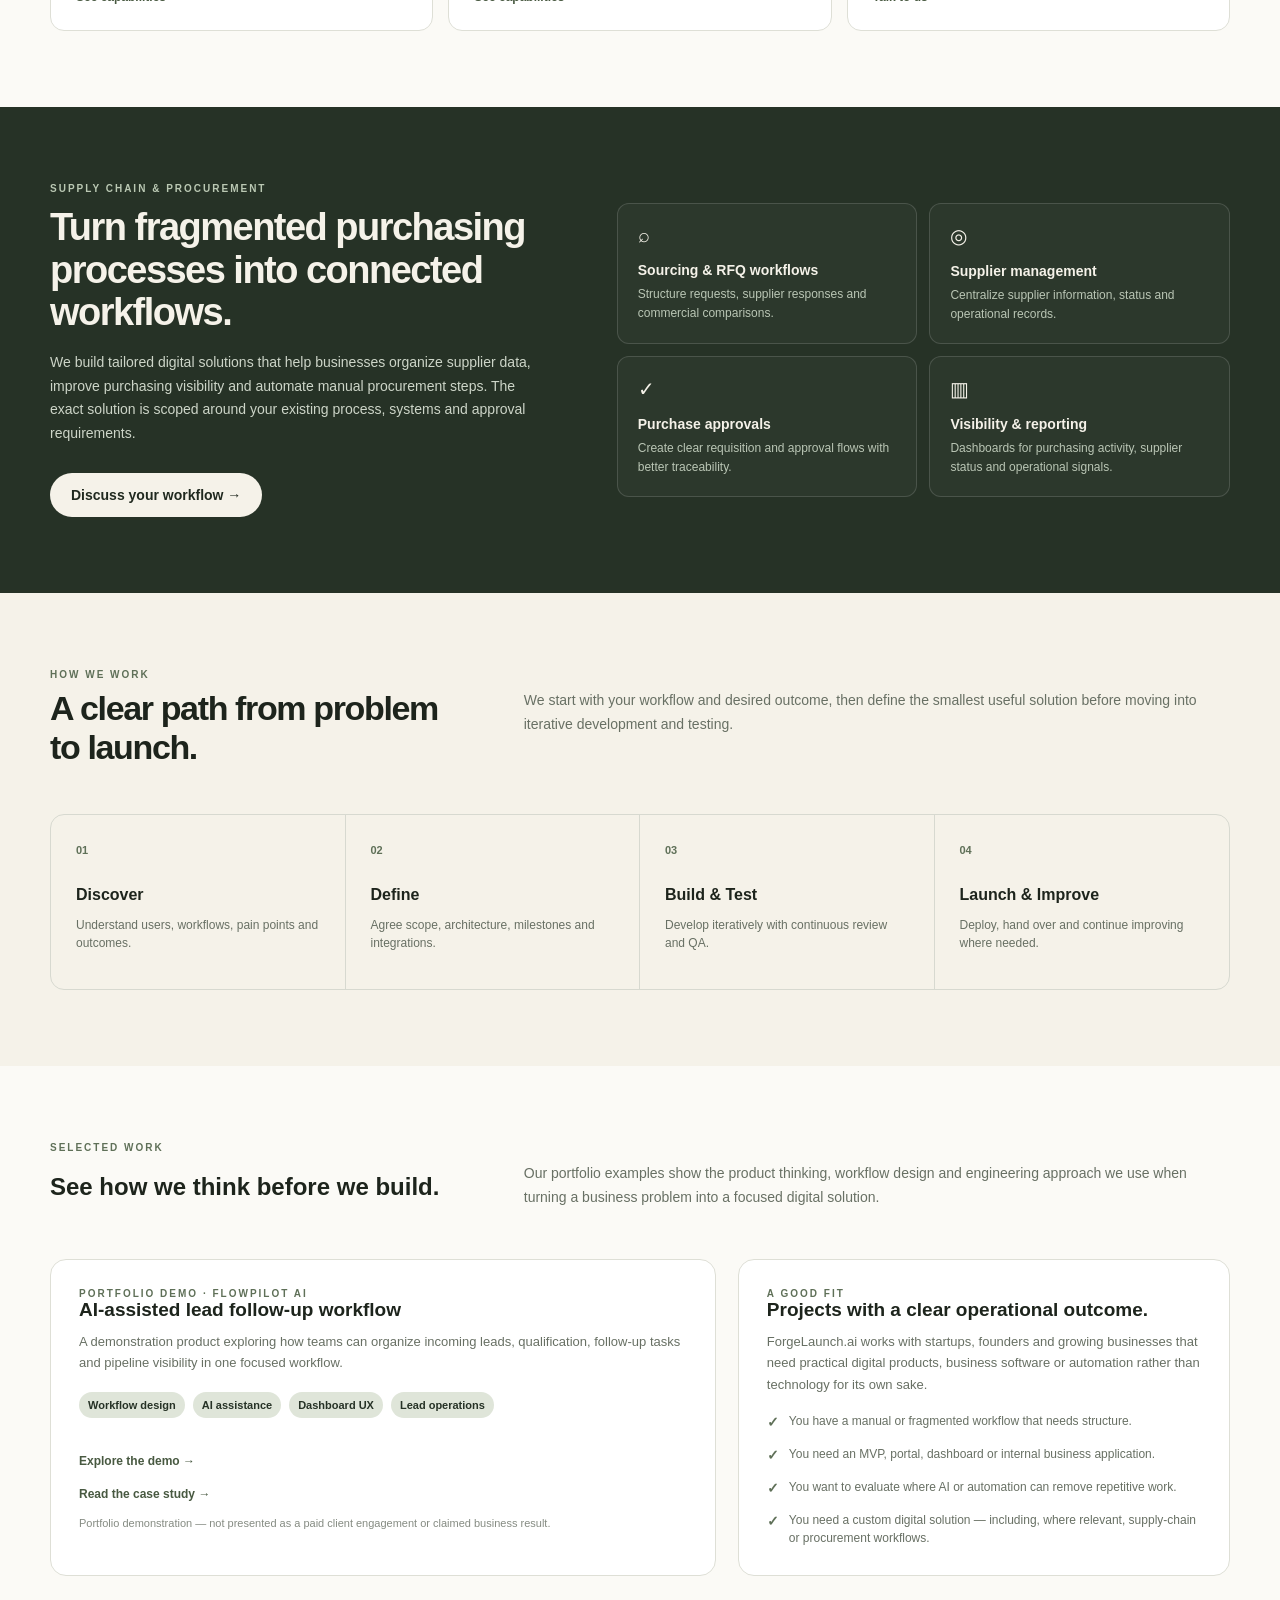
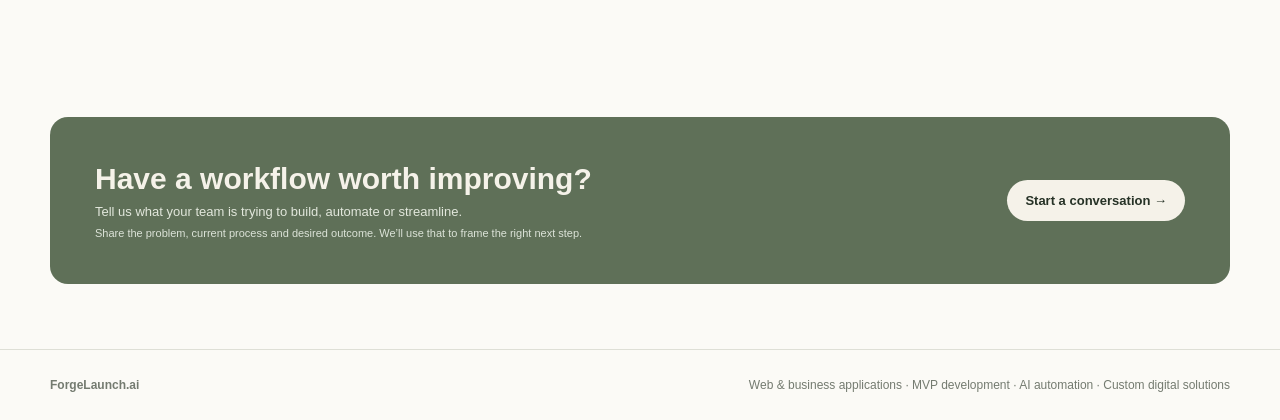
==== commit 5fdae183: "Emergency rollback broken SVG logo rendering" ====
--- a/index.html
+++ b/index.html
@@ -13,7 +13,7 @@
 @media(max-width:850px){.links a:not(.navcta){display:none}.hero-grid,.sectionhead,.supplygrid{grid-template-columns:1fr}.hero-grid{padding-top:42px}.visual{min-height:380px}.cards{grid-template-columns:1fr 1fr}.steps{grid-template-columns:1fr 1fr}.step:nth-child(2){border-right:0}.step{border-bottom:1px solid #d7d9d0}.trustgrid{grid-template-columns:1fr 1fr;gap:20px}.trustitem:nth-child(2){border-right:0}.ctabox{display:block}.ctabtn{display:inline-block;margin-top:22px}}
 @media(max-width:560px){.wrap{width:min(100% - 28px,1180px)}.nav{height:72px}.brand{height:72px}.brand-logo{width:245px;max-height:54px;flex-basis:245px}.navcta{display:none}.hero h1{font-size:43px}.hero-grid{padding-bottom:45px}.actions{align-items:flex-start;flex-direction:column}.benefits{flex-wrap:wrap}.visual{min-height:290px}.app{grid-template-columns:80px 1fr;min-height:250px}.side{padding:10px 6px}.dash{padding:10px}.lower{grid-template-columns:1fr}.activity{display:none}.cards,.capabilities,.steps{grid-template-columns:1fr}.step{border-right:0}.trustgrid{grid-template-columns:1fr 1fr}.section{padding:55px 0}.supply h2{font-size:31px}.ctabox{padding:28px}.foot{display:block}.foot span{display:block;margin-top:8px}}
 .proof{padding:76px 0;background:var(--paper)}.proofgrid{display:grid;grid-template-columns:1.15fr .85fr;gap:22px;margin-top:28px}.proofcard,.fitcard{border:1px solid var(--line);border-radius:16px;padding:28px;background:#fff}.proofcard h3,.fitcard h3{margin:0 0 10px;font-size:19px}.proofcard p,.fitcard p{margin:0;color:var(--muted);font-size:13px;line-height:1.65}.proofmeta{display:flex;gap:8px;flex-wrap:wrap;margin:18px 0}.proofmeta span{font-size:11px;font-weight:750;background:var(--sage);color:var(--deep);padding:7px 9px;border-radius:999px}.prooflink{display:inline-block;margin-top:18px;color:var(--olive2);font-size:12px;font-weight:800}.fitlist{display:grid;gap:12px;margin-top:17px}.fit{display:flex;gap:10px;align-items:flex-start;font-size:12px;color:var(--muted);line-height:1.5}.fit b{color:var(--olive);font-size:14px}.note{margin-top:15px;font-size:11px;color:#858b82}.cta small{display:block;margin-top:8px;color:#dce3d8;font-size:11px}@media(max-width:850px){.proofgrid{grid-template-columns:1fr}}</style></head><body>
-<header><div class="wrap nav"><a class="brand" href="#"><img class="brand-logo" src="./assets/forgelaunch-logo-clean.svg?v=7ce2e382" width="320" height="84" alt="ForgeLaunch.ai"></a><nav class="links"><a href="#">Home</a><a href="#services">Services</a><a href="#process">How It Works</a><a href="./case-study/">Case Studies</a><a href="#contact">About</a><a class="navcta" href="#contact">Get a Free Strategy Call →</a></nav></div></header>
+<header><div class="wrap nav"><a class="brand" href="#"><img class="brand-logo" src="./assets/forgelaunch-logo-lossless.webp?v=b04c0222" width="320" height="84" alt="ForgeLaunch.ai"></a><nav class="links"><a href="#">Home</a><a href="#services">Services</a><a href="#process">How It Works</a><a href="./case-study/">Case Studies</a><a href="#contact">About</a><a class="navcta" href="#contact">Get a Free Strategy Call →</a></nav></div></header>
 <section class="hero"><div class="wrap hero-grid"><div><div class="eyebrow">AI-powered digital growth</div><h1>We Build, Automate & Grow Your Business <span>with AI</span></h1><p class="lead">Modern business applications, smart automations and AI-powered systems that help teams create better workflows, save time and grow faster.</p><div class="actions"><a class="primary" href="#contact">Get a Free Strategy Call →</a><a class="secondary" href="#services">▶ &nbsp; See How It Works</a></div><div class="benefits"><div class="benefit"><span class="bi">↗</span><span><b>More Leads</b><small>Build better journeys</small></span></div><div class="benefit"><span class="bi">ϟ</span><span><b>Save Time</b><small>Automate workflows</small></span></div><div class="benefit"><span class="bi">◉</span><span><b>Grow Faster</b><small>Scale with AI systems</small></span></div></div></div>
 <div class="visual"><div class="laptop"><div class="app"><aside class="side"><div class="sidebrand">⌁ ForgeLaunch.ai</div><div class="on">⌂ Dashboard</div><div>♙ Leads</div><div>⚙ Automations</div><div>▢ Messages</div><div>▥ Analytics</div><div>▤ Procurement</div><div>⚙ Settings</div></aside><main class="dash"><div class="dashhead"><h3>Dashboard</h3><small>Last 30 days</small></div><div class="stats"><div class="stat">New Leads<b>127</b><span class="up">↑ 24%</span></div><div class="stat">Appointments<b>18</b><span class="up">↑ 50%</span></div><div class="stat">Pipeline<b>$4.3k</b><span class="up">↑ 35%</span></div></div><div class="lower"><div class="chart"><b>Performance This Week</b><svg viewBox="0 0 400 100" preserveAspectRatio="none"><path d="M0,80 C30,55 50,70 75,48 S120,35 150,55 S205,70 235,42 S280,30 305,47 S350,45 400,15" fill="none" stroke="#53664d" stroke-width="3"/></svg></div><div class="activity"><b>Recent Activity</b><p><i></i>New lead received</p><p><i></i>Supplier quote updated</p><p><i></i>Workflow completed</p><p><i></i>Deal closed</p></div></div></main></div></div></div></div></section>
 <section class="trust"><div class="wrap"><h2>Built for Growing Businesses</h2><p>Practical technology for teams that want to improve operations and create measurable business value.</p><div class="trustgrid"><div class="trustitem"><div class="trusticon">◎</div><b>WEB PRODUCTS</b><span>Modern digital experiences built for real workflows.</span></div><div class="trustitem"><div class="trusticon">⚙</div><b>AUTOMATIONS</b><span>Reduce repetitive work with smarter systems.</span></div><div class="trustitem"><div class="trusticon">▥</div><b>BUSINESS APPS</b><span>Dashboards, portals and internal tools built around your workflow.</span></div><div class="trustitem"><div class="trusticon">↗</div><b>GROWTH</b><span>Build scalable foundations for your business.</span></div></div></div></section>
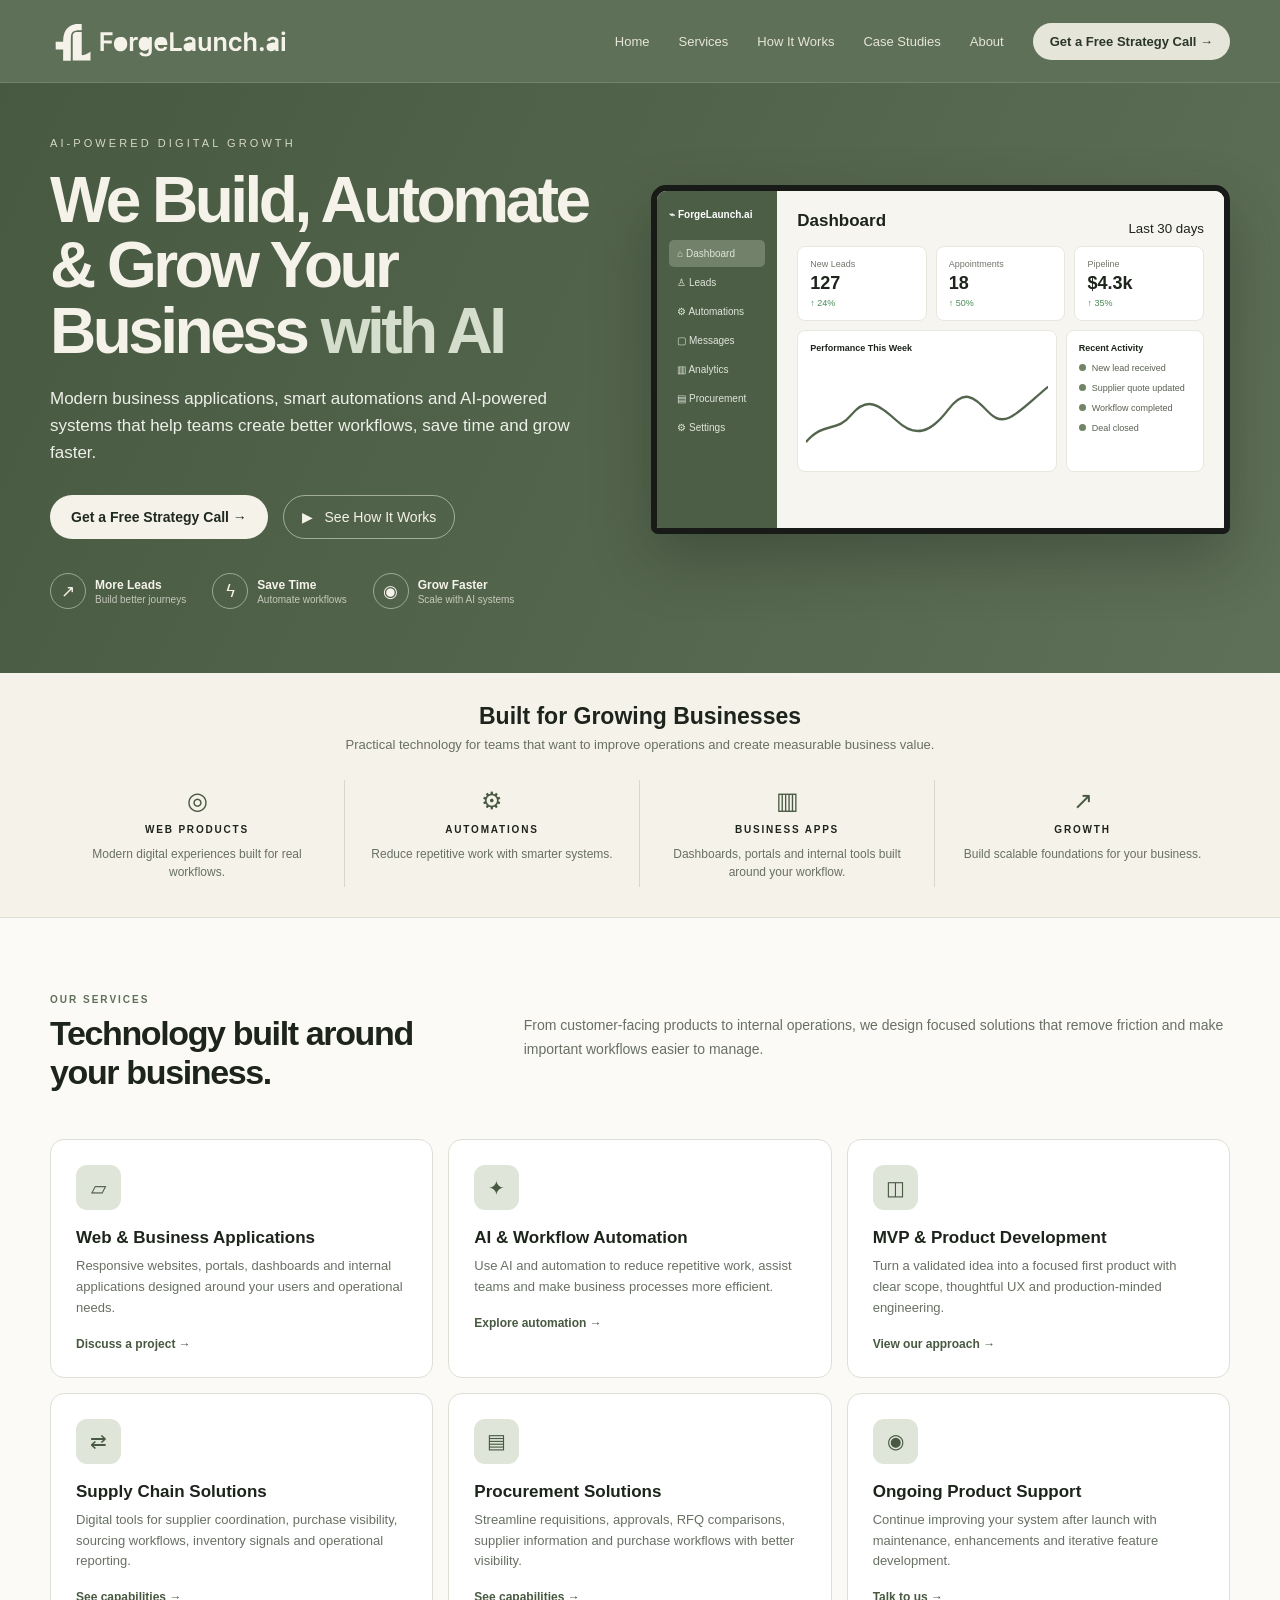
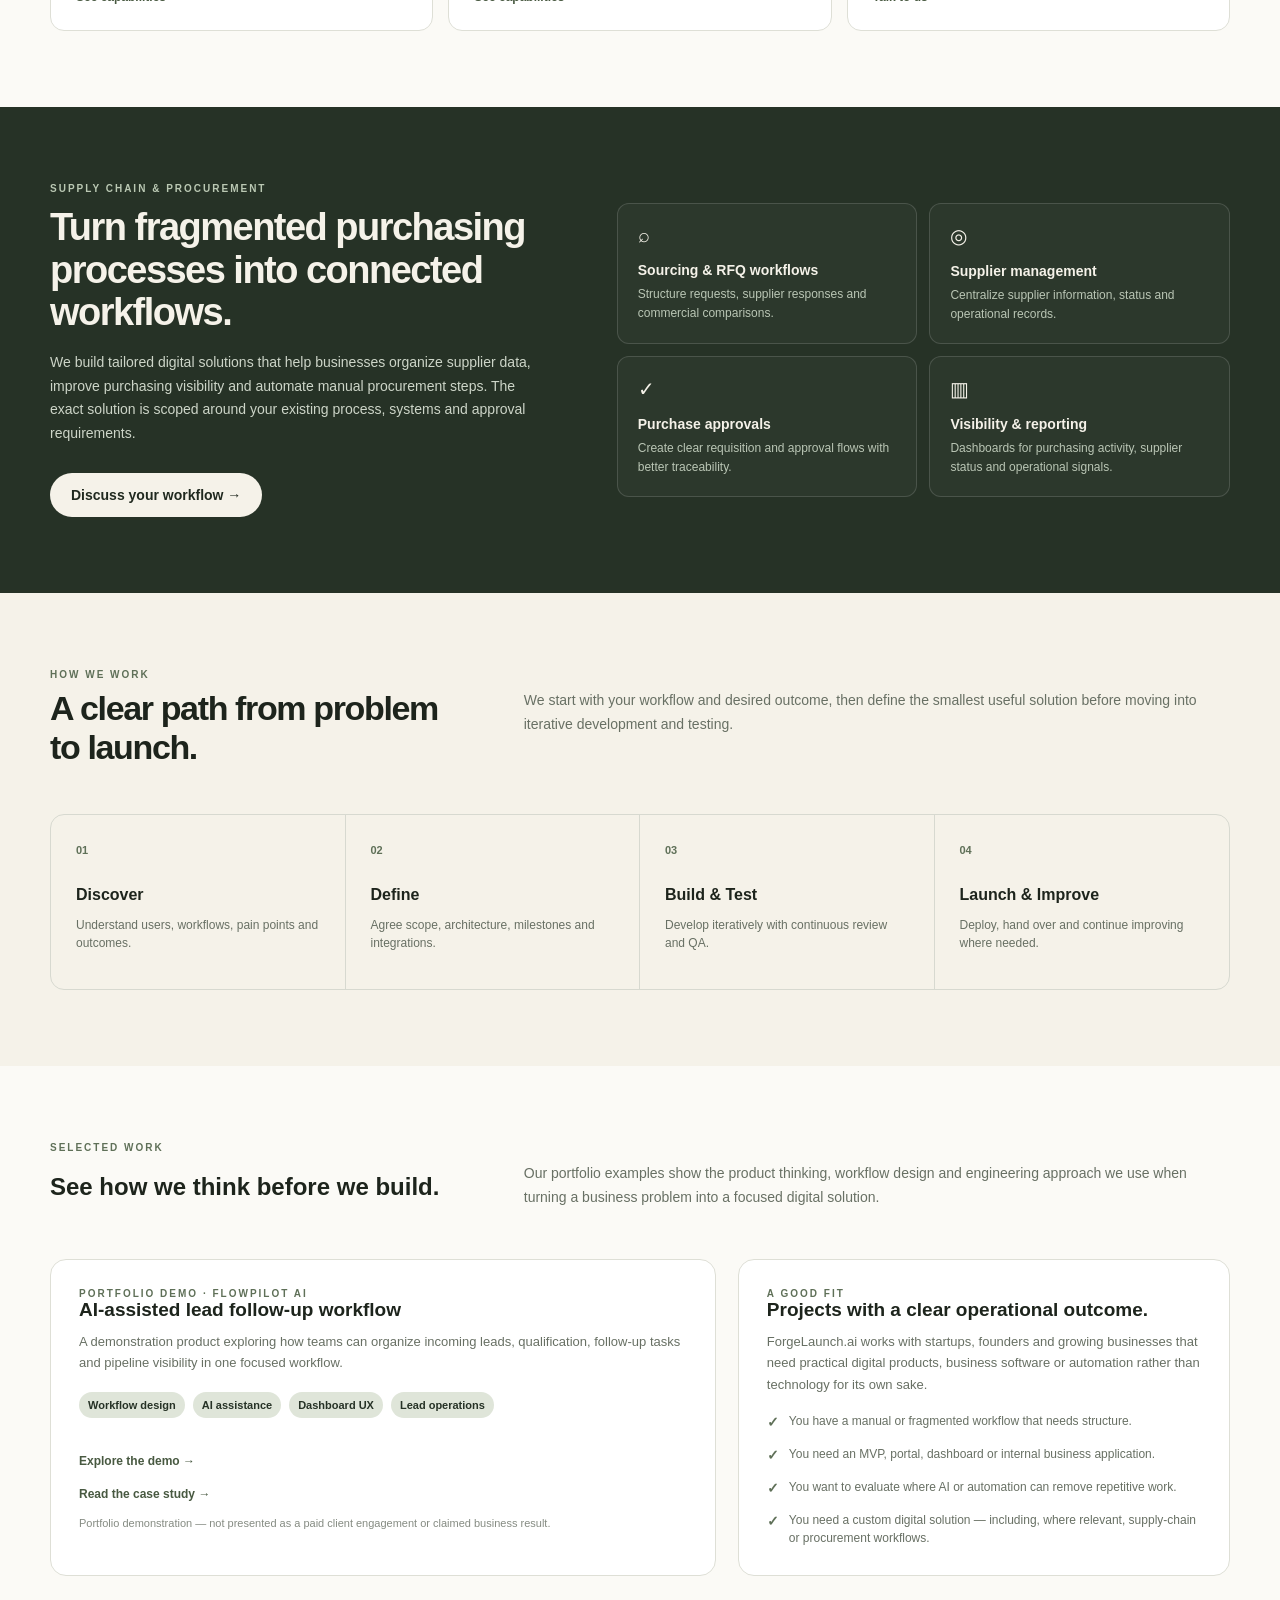
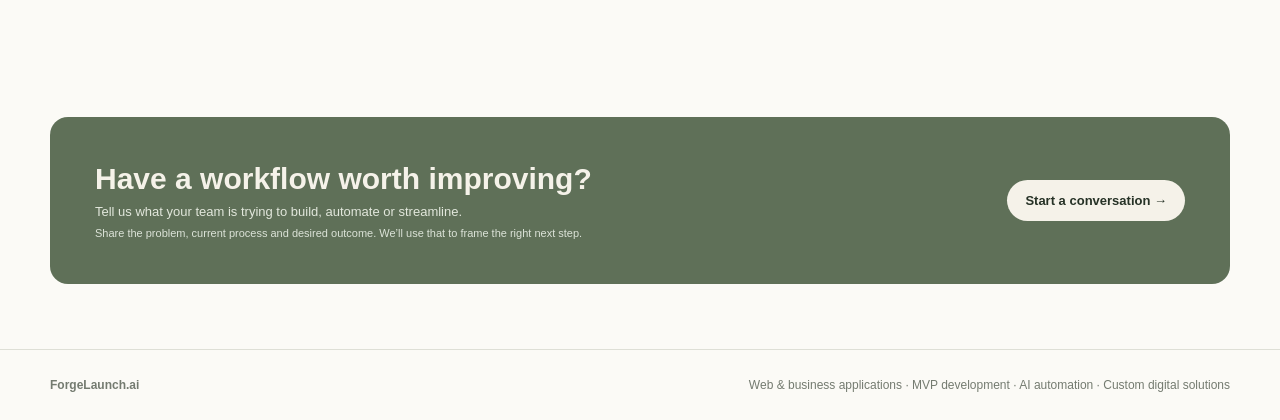
==== commit 0bcdfe00: "Deploy corrected ForgeLaunch logo SVG" ====
--- a/index.html
+++ b/index.html
@@ -13,7 +13,7 @@
 @media(max-width:850px){.links a:not(.navcta){display:none}.hero-grid,.sectionhead,.supplygrid{grid-template-columns:1fr}.hero-grid{padding-top:42px}.visual{min-height:380px}.cards{grid-template-columns:1fr 1fr}.steps{grid-template-columns:1fr 1fr}.step:nth-child(2){border-right:0}.step{border-bottom:1px solid #d7d9d0}.trustgrid{grid-template-columns:1fr 1fr;gap:20px}.trustitem:nth-child(2){border-right:0}.ctabox{display:block}.ctabtn{display:inline-block;margin-top:22px}}
 @media(max-width:560px){.wrap{width:min(100% - 28px,1180px)}.nav{height:72px}.brand{height:72px}.brand-logo{width:245px;max-height:54px;flex-basis:245px}.navcta{display:none}.hero h1{font-size:43px}.hero-grid{padding-bottom:45px}.actions{align-items:flex-start;flex-direction:column}.benefits{flex-wrap:wrap}.visual{min-height:290px}.app{grid-template-columns:80px 1fr;min-height:250px}.side{padding:10px 6px}.dash{padding:10px}.lower{grid-template-columns:1fr}.activity{display:none}.cards,.capabilities,.steps{grid-template-columns:1fr}.step{border-right:0}.trustgrid{grid-template-columns:1fr 1fr}.section{padding:55px 0}.supply h2{font-size:31px}.ctabox{padding:28px}.foot{display:block}.foot span{display:block;margin-top:8px}}
 .proof{padding:76px 0;background:var(--paper)}.proofgrid{display:grid;grid-template-columns:1.15fr .85fr;gap:22px;margin-top:28px}.proofcard,.fitcard{border:1px solid var(--line);border-radius:16px;padding:28px;background:#fff}.proofcard h3,.fitcard h3{margin:0 0 10px;font-size:19px}.proofcard p,.fitcard p{margin:0;color:var(--muted);font-size:13px;line-height:1.65}.proofmeta{display:flex;gap:8px;flex-wrap:wrap;margin:18px 0}.proofmeta span{font-size:11px;font-weight:750;background:var(--sage);color:var(--deep);padding:7px 9px;border-radius:999px}.prooflink{display:inline-block;margin-top:18px;color:var(--olive2);font-size:12px;font-weight:800}.fitlist{display:grid;gap:12px;margin-top:17px}.fit{display:flex;gap:10px;align-items:flex-start;font-size:12px;color:var(--muted);line-height:1.5}.fit b{color:var(--olive);font-size:14px}.note{margin-top:15px;font-size:11px;color:#858b82}.cta small{display:block;margin-top:8px;color:#dce3d8;font-size:11px}@media(max-width:850px){.proofgrid{grid-template-columns:1fr}}</style></head><body>
-<header><div class="wrap nav"><a class="brand" href="#"><img class="brand-logo" src="./assets/forgelaunch-logo-lossless.webp?v=b04c0222" width="320" height="84" alt="ForgeLaunch.ai"></a><nav class="links"><a href="#">Home</a><a href="#services">Services</a><a href="#process">How It Works</a><a href="./case-study/">Case Studies</a><a href="#contact">About</a><a class="navcta" href="#contact">Get a Free Strategy Call →</a></nav></div></header>
+<header><div class="wrap nav"><a class="brand" href="#"><img class="brand-logo" src="./assets/forgelaunch-logo-clean.svg?v=a67d13f6" width="320" height="84" alt="ForgeLaunch.ai"></a><nav class="links"><a href="#">Home</a><a href="#services">Services</a><a href="#process">How It Works</a><a href="./case-study/">Case Studies</a><a href="#contact">About</a><a class="navcta" href="#contact">Get a Free Strategy Call →</a></nav></div></header>
 <section class="hero"><div class="wrap hero-grid"><div><div class="eyebrow">AI-powered digital growth</div><h1>We Build, Automate & Grow Your Business <span>with AI</span></h1><p class="lead">Modern business applications, smart automations and AI-powered systems that help teams create better workflows, save time and grow faster.</p><div class="actions"><a class="primary" href="#contact">Get a Free Strategy Call →</a><a class="secondary" href="#services">▶ &nbsp; See How It Works</a></div><div class="benefits"><div class="benefit"><span class="bi">↗</span><span><b>More Leads</b><small>Build better journeys</small></span></div><div class="benefit"><span class="bi">ϟ</span><span><b>Save Time</b><small>Automate workflows</small></span></div><div class="benefit"><span class="bi">◉</span><span><b>Grow Faster</b><small>Scale with AI systems</small></span></div></div></div>
 <div class="visual"><div class="laptop"><div class="app"><aside class="side"><div class="sidebrand">⌁ ForgeLaunch.ai</div><div class="on">⌂ Dashboard</div><div>♙ Leads</div><div>⚙ Automations</div><div>▢ Messages</div><div>▥ Analytics</div><div>▤ Procurement</div><div>⚙ Settings</div></aside><main class="dash"><div class="dashhead"><h3>Dashboard</h3><small>Last 30 days</small></div><div class="stats"><div class="stat">New Leads<b>127</b><span class="up">↑ 24%</span></div><div class="stat">Appointments<b>18</b><span class="up">↑ 50%</span></div><div class="stat">Pipeline<b>$4.3k</b><span class="up">↑ 35%</span></div></div><div class="lower"><div class="chart"><b>Performance This Week</b><svg viewBox="0 0 400 100" preserveAspectRatio="none"><path d="M0,80 C30,55 50,70 75,48 S120,35 150,55 S205,70 235,42 S280,30 305,47 S350,45 400,15" fill="none" stroke="#53664d" stroke-width="3"/></svg></div><div class="activity"><b>Recent Activity</b><p><i></i>New lead received</p><p><i></i>Supplier quote updated</p><p><i></i>Workflow completed</p><p><i></i>Deal closed</p></div></div></main></div></div></div></div></section>
 <section class="trust"><div class="wrap"><h2>Built for Growing Businesses</h2><p>Practical technology for teams that want to improve operations and create measurable business value.</p><div class="trustgrid"><div class="trustitem"><div class="trusticon">◎</div><b>WEB PRODUCTS</b><span>Modern digital experiences built for real workflows.</span></div><div class="trustitem"><div class="trusticon">⚙</div><b>AUTOMATIONS</b><span>Reduce repetitive work with smarter systems.</span></div><div class="trustitem"><div class="trusticon">▥</div><b>BUSINESS APPS</b><span>Dashboards, portals and internal tools built around your workflow.</span></div><div class="trustitem"><div class="trusticon">↗</div><b>GROWTH</b><span>Build scalable foundations for your business.</span></div></div></div></section>
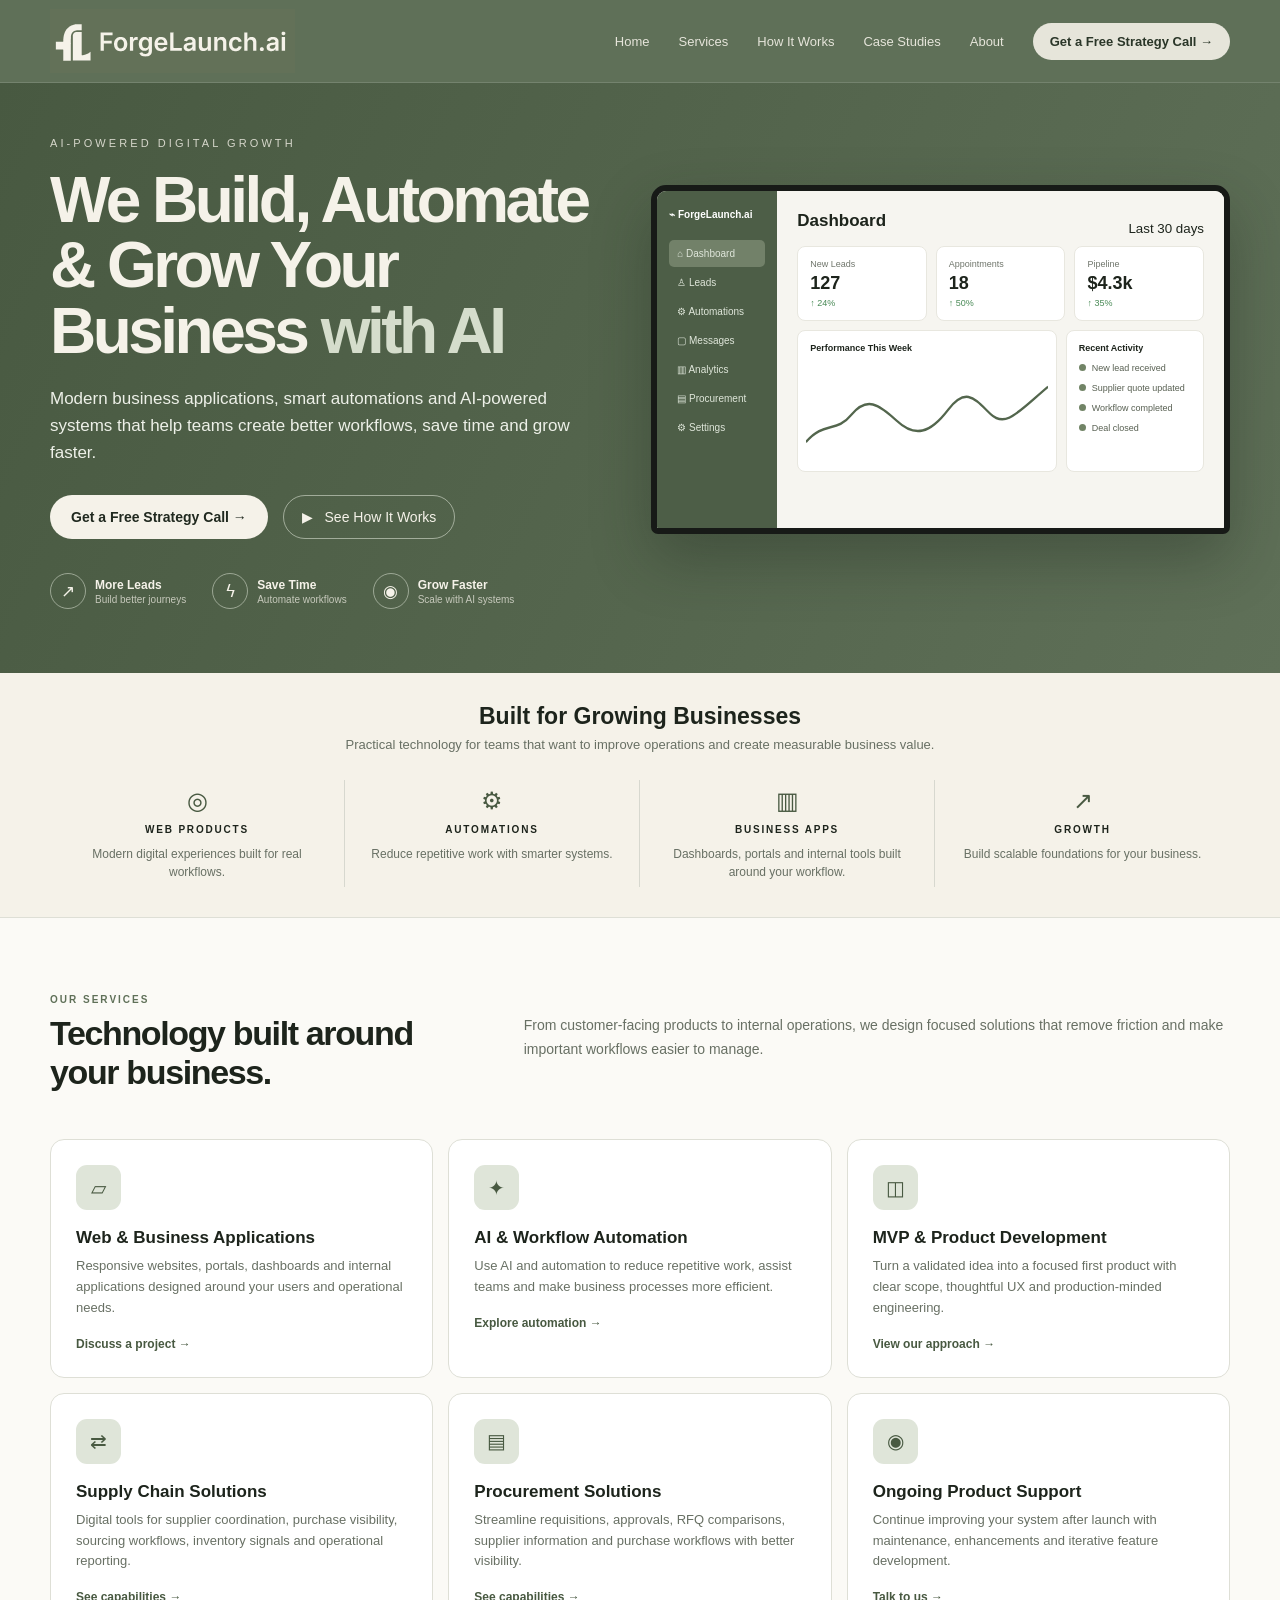
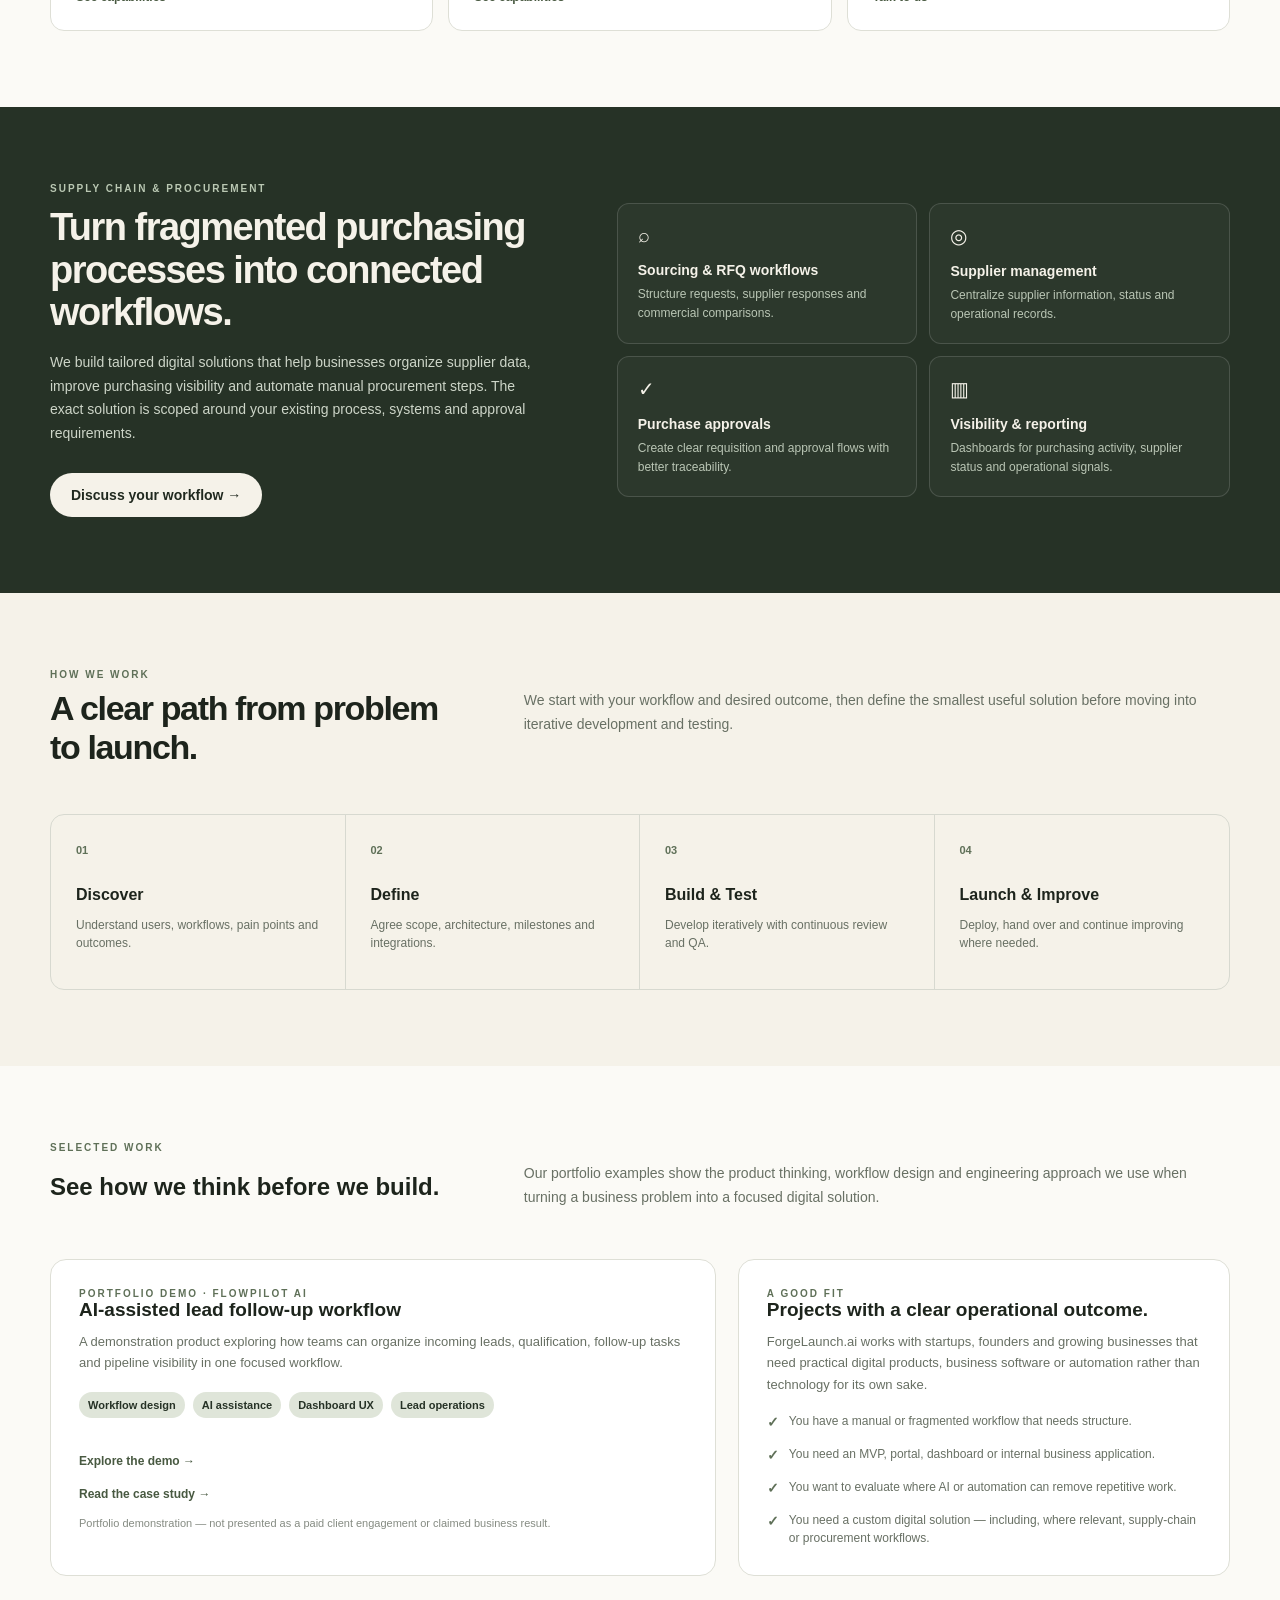
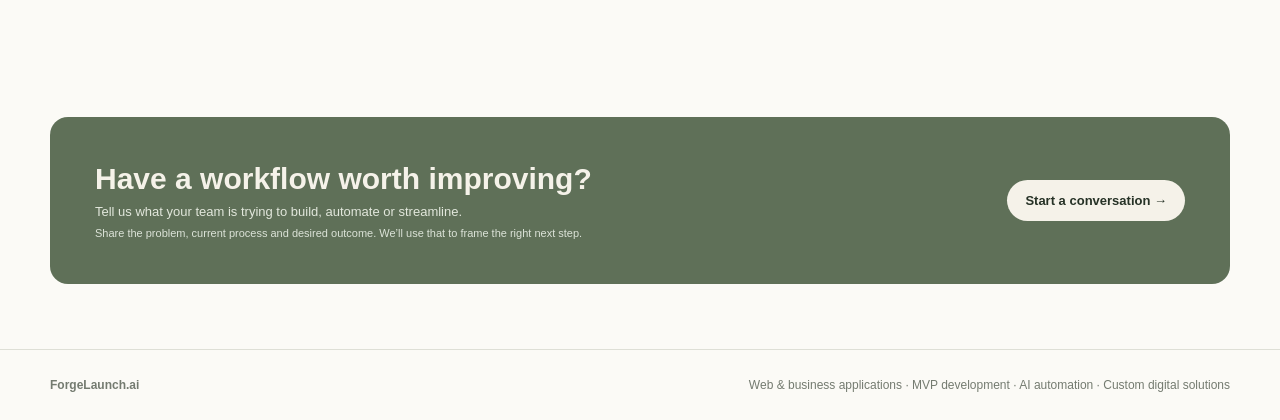
==== commit 64f6315b: "Deploy verified approved ForgeLaunch logo" ====
--- a/index.html
+++ b/index.html
@@ -13,7 +13,7 @@
 @media(max-width:850px){.links a:not(.navcta){display:none}.hero-grid,.sectionhead,.supplygrid{grid-template-columns:1fr}.hero-grid{padding-top:42px}.visual{min-height:380px}.cards{grid-template-columns:1fr 1fr}.steps{grid-template-columns:1fr 1fr}.step:nth-child(2){border-right:0}.step{border-bottom:1px solid #d7d9d0}.trustgrid{grid-template-columns:1fr 1fr;gap:20px}.trustitem:nth-child(2){border-right:0}.ctabox{display:block}.ctabtn{display:inline-block;margin-top:22px}}
 @media(max-width:560px){.wrap{width:min(100% - 28px,1180px)}.nav{height:72px}.brand{height:72px}.brand-logo{width:245px;max-height:54px;flex-basis:245px}.navcta{display:none}.hero h1{font-size:43px}.hero-grid{padding-bottom:45px}.actions{align-items:flex-start;flex-direction:column}.benefits{flex-wrap:wrap}.visual{min-height:290px}.app{grid-template-columns:80px 1fr;min-height:250px}.side{padding:10px 6px}.dash{padding:10px}.lower{grid-template-columns:1fr}.activity{display:none}.cards,.capabilities,.steps{grid-template-columns:1fr}.step{border-right:0}.trustgrid{grid-template-columns:1fr 1fr}.section{padding:55px 0}.supply h2{font-size:31px}.ctabox{padding:28px}.foot{display:block}.foot span{display:block;margin-top:8px}}
 .proof{padding:76px 0;background:var(--paper)}.proofgrid{display:grid;grid-template-columns:1.15fr .85fr;gap:22px;margin-top:28px}.proofcard,.fitcard{border:1px solid var(--line);border-radius:16px;padding:28px;background:#fff}.proofcard h3,.fitcard h3{margin:0 0 10px;font-size:19px}.proofcard p,.fitcard p{margin:0;color:var(--muted);font-size:13px;line-height:1.65}.proofmeta{display:flex;gap:8px;flex-wrap:wrap;margin:18px 0}.proofmeta span{font-size:11px;font-weight:750;background:var(--sage);color:var(--deep);padding:7px 9px;border-radius:999px}.prooflink{display:inline-block;margin-top:18px;color:var(--olive2);font-size:12px;font-weight:800}.fitlist{display:grid;gap:12px;margin-top:17px}.fit{display:flex;gap:10px;align-items:flex-start;font-size:12px;color:var(--muted);line-height:1.5}.fit b{color:var(--olive);font-size:14px}.note{margin-top:15px;font-size:11px;color:#858b82}.cta small{display:block;margin-top:8px;color:#dce3d8;font-size:11px}@media(max-width:850px){.proofgrid{grid-template-columns:1fr}}</style></head><body>
-<header><div class="wrap nav"><a class="brand" href="#"><img class="brand-logo" src="./assets/forgelaunch-logo-clean.svg?v=a67d13f6" width="320" height="84" alt="ForgeLaunch.ai"></a><nav class="links"><a href="#">Home</a><a href="#services">Services</a><a href="#process">How It Works</a><a href="./case-study/">Case Studies</a><a href="#contact">About</a><a class="navcta" href="#contact">Get a Free Strategy Call →</a></nav></div></header>
+<header><div class="wrap nav"><a class="brand" href="#"><img class="brand-logo" src="./assets/forgelaunch-logo-approved.svg?v=df8f3c96" width="320" height="84" alt="ForgeLaunch.ai"></a><nav class="links"><a href="#">Home</a><a href="#services">Services</a><a href="#process">How It Works</a><a href="./case-study/">Case Studies</a><a href="#contact">About</a><a class="navcta" href="#contact">Get a Free Strategy Call →</a></nav></div></header>
 <section class="hero"><div class="wrap hero-grid"><div><div class="eyebrow">AI-powered digital growth</div><h1>We Build, Automate & Grow Your Business <span>with AI</span></h1><p class="lead">Modern business applications, smart automations and AI-powered systems that help teams create better workflows, save time and grow faster.</p><div class="actions"><a class="primary" href="#contact">Get a Free Strategy Call →</a><a class="secondary" href="#services">▶ &nbsp; See How It Works</a></div><div class="benefits"><div class="benefit"><span class="bi">↗</span><span><b>More Leads</b><small>Build better journeys</small></span></div><div class="benefit"><span class="bi">ϟ</span><span><b>Save Time</b><small>Automate workflows</small></span></div><div class="benefit"><span class="bi">◉</span><span><b>Grow Faster</b><small>Scale with AI systems</small></span></div></div></div>
 <div class="visual"><div class="laptop"><div class="app"><aside class="side"><div class="sidebrand">⌁ ForgeLaunch.ai</div><div class="on">⌂ Dashboard</div><div>♙ Leads</div><div>⚙ Automations</div><div>▢ Messages</div><div>▥ Analytics</div><div>▤ Procurement</div><div>⚙ Settings</div></aside><main class="dash"><div class="dashhead"><h3>Dashboard</h3><small>Last 30 days</small></div><div class="stats"><div class="stat">New Leads<b>127</b><span class="up">↑ 24%</span></div><div class="stat">Appointments<b>18</b><span class="up">↑ 50%</span></div><div class="stat">Pipeline<b>$4.3k</b><span class="up">↑ 35%</span></div></div><div class="lower"><div class="chart"><b>Performance This Week</b><svg viewBox="0 0 400 100" preserveAspectRatio="none"><path d="M0,80 C30,55 50,70 75,48 S120,35 150,55 S205,70 235,42 S280,30 305,47 S350,45 400,15" fill="none" stroke="#53664d" stroke-width="3"/></svg></div><div class="activity"><b>Recent Activity</b><p><i></i>New lead received</p><p><i></i>Supplier quote updated</p><p><i></i>Workflow completed</p><p><i></i>Deal closed</p></div></div></main></div></div></div></div></section>
 <section class="trust"><div class="wrap"><h2>Built for Growing Businesses</h2><p>Practical technology for teams that want to improve operations and create measurable business value.</p><div class="trustgrid"><div class="trustitem"><div class="trusticon">◎</div><b>WEB PRODUCTS</b><span>Modern digital experiences built for real workflows.</span></div><div class="trustitem"><div class="trusticon">⚙</div><b>AUTOMATIONS</b><span>Reduce repetitive work with smarter systems.</span></div><div class="trustitem"><div class="trusticon">▥</div><b>BUSINESS APPS</b><span>Dashboards, portals and internal tools built around your workflow.</span></div><div class="trustitem"><div class="trusticon">↗</div><b>GROWTH</b><span>Build scalable foundations for your business.</span></div></div></div></section>
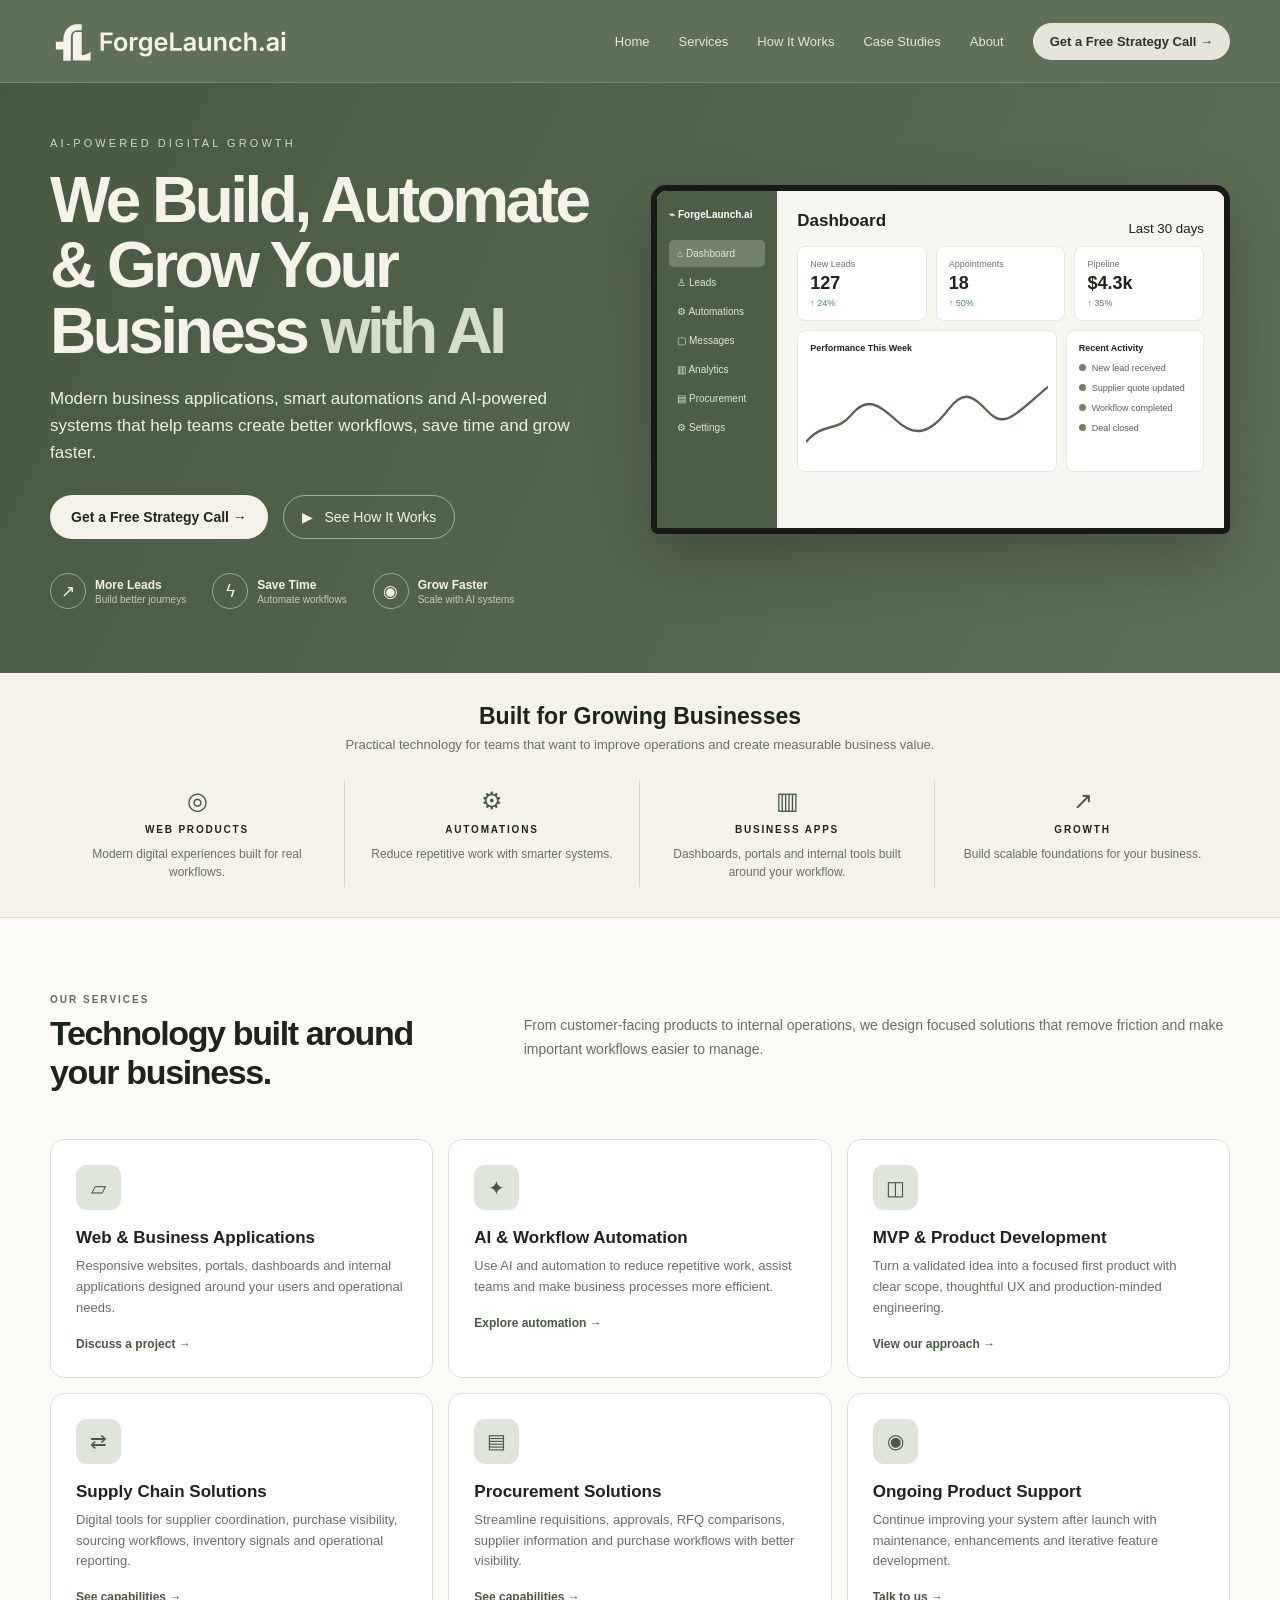
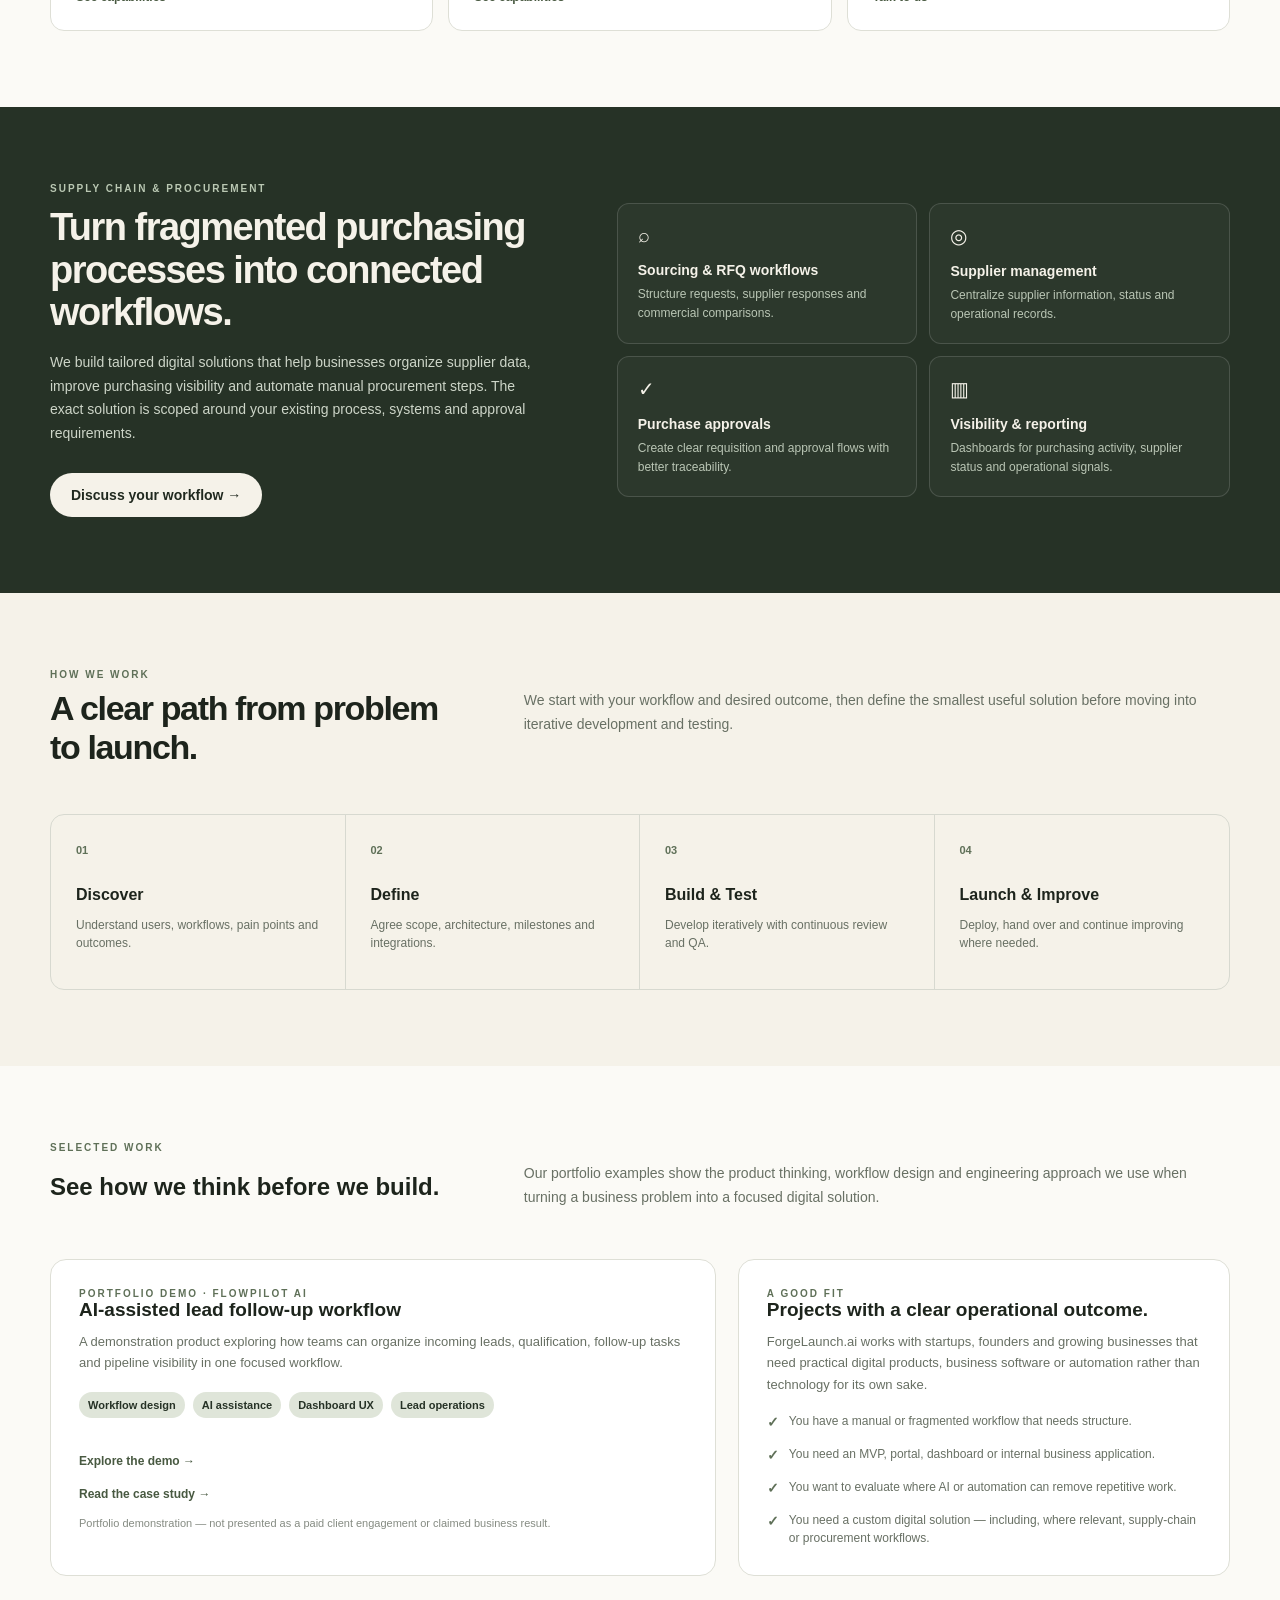
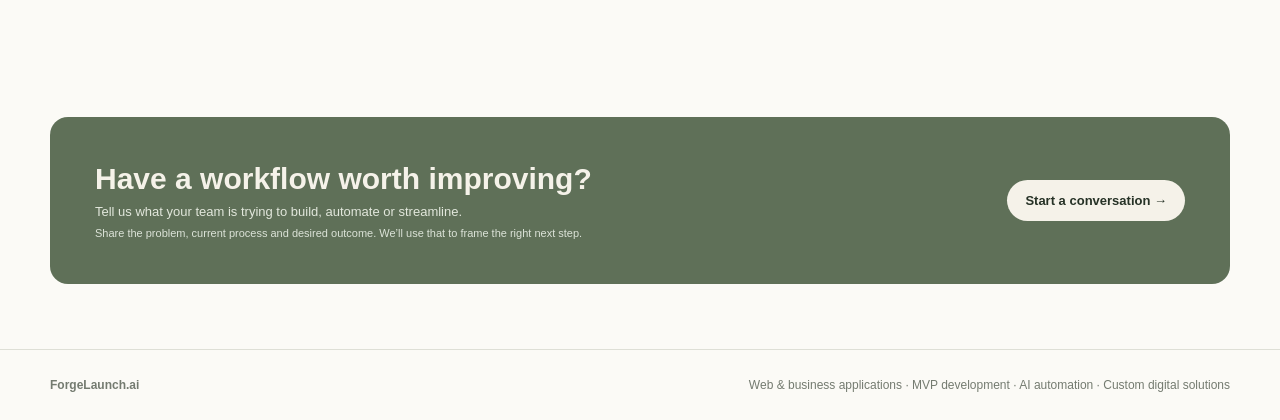
==== commit 48c87443: "Refresh transparent logo asset" ====
--- a/index.html
+++ b/index.html
@@ -13,7 +13,7 @@
 @media(max-width:850px){.links a:not(.navcta){display:none}.hero-grid,.sectionhead,.supplygrid{grid-template-columns:1fr}.hero-grid{padding-top:42px}.visual{min-height:380px}.cards{grid-template-columns:1fr 1fr}.steps{grid-template-columns:1fr 1fr}.step:nth-child(2){border-right:0}.step{border-bottom:1px solid #d7d9d0}.trustgrid{grid-template-columns:1fr 1fr;gap:20px}.trustitem:nth-child(2){border-right:0}.ctabox{display:block}.ctabtn{display:inline-block;margin-top:22px}}
 @media(max-width:560px){.wrap{width:min(100% - 28px,1180px)}.nav{height:72px}.brand{height:72px}.brand-logo{width:245px;max-height:54px;flex-basis:245px}.navcta{display:none}.hero h1{font-size:43px}.hero-grid{padding-bottom:45px}.actions{align-items:flex-start;flex-direction:column}.benefits{flex-wrap:wrap}.visual{min-height:290px}.app{grid-template-columns:80px 1fr;min-height:250px}.side{padding:10px 6px}.dash{padding:10px}.lower{grid-template-columns:1fr}.activity{display:none}.cards,.capabilities,.steps{grid-template-columns:1fr}.step{border-right:0}.trustgrid{grid-template-columns:1fr 1fr}.section{padding:55px 0}.supply h2{font-size:31px}.ctabox{padding:28px}.foot{display:block}.foot span{display:block;margin-top:8px}}
 .proof{padding:76px 0;background:var(--paper)}.proofgrid{display:grid;grid-template-columns:1.15fr .85fr;gap:22px;margin-top:28px}.proofcard,.fitcard{border:1px solid var(--line);border-radius:16px;padding:28px;background:#fff}.proofcard h3,.fitcard h3{margin:0 0 10px;font-size:19px}.proofcard p,.fitcard p{margin:0;color:var(--muted);font-size:13px;line-height:1.65}.proofmeta{display:flex;gap:8px;flex-wrap:wrap;margin:18px 0}.proofmeta span{font-size:11px;font-weight:750;background:var(--sage);color:var(--deep);padding:7px 9px;border-radius:999px}.prooflink{display:inline-block;margin-top:18px;color:var(--olive2);font-size:12px;font-weight:800}.fitlist{display:grid;gap:12px;margin-top:17px}.fit{display:flex;gap:10px;align-items:flex-start;font-size:12px;color:var(--muted);line-height:1.5}.fit b{color:var(--olive);font-size:14px}.note{margin-top:15px;font-size:11px;color:#858b82}.cta small{display:block;margin-top:8px;color:#dce3d8;font-size:11px}@media(max-width:850px){.proofgrid{grid-template-columns:1fr}}</style></head><body>
-<header><div class="wrap nav"><a class="brand" href="#"><img class="brand-logo" src="./assets/forgelaunch-logo-approved.svg?v=df8f3c96" width="320" height="84" alt="ForgeLaunch.ai"></a><nav class="links"><a href="#">Home</a><a href="#services">Services</a><a href="#process">How It Works</a><a href="./case-study/">Case Studies</a><a href="#contact">About</a><a class="navcta" href="#contact">Get a Free Strategy Call →</a></nav></div></header>
+<header><div class="wrap nav"><a class="brand" href="#"><img class="brand-logo" src="./assets/forgelaunch-logo-approved.svg?v=c8ae5cc6" width="320" height="84" alt="ForgeLaunch.ai"></a><nav class="links"><a href="#">Home</a><a href="#services">Services</a><a href="#process">How It Works</a><a href="./case-study/">Case Studies</a><a href="#contact">About</a><a class="navcta" href="#contact">Get a Free Strategy Call →</a></nav></div></header>
 <section class="hero"><div class="wrap hero-grid"><div><div class="eyebrow">AI-powered digital growth</div><h1>We Build, Automate & Grow Your Business <span>with AI</span></h1><p class="lead">Modern business applications, smart automations and AI-powered systems that help teams create better workflows, save time and grow faster.</p><div class="actions"><a class="primary" href="#contact">Get a Free Strategy Call →</a><a class="secondary" href="#services">▶ &nbsp; See How It Works</a></div><div class="benefits"><div class="benefit"><span class="bi">↗</span><span><b>More Leads</b><small>Build better journeys</small></span></div><div class="benefit"><span class="bi">ϟ</span><span><b>Save Time</b><small>Automate workflows</small></span></div><div class="benefit"><span class="bi">◉</span><span><b>Grow Faster</b><small>Scale with AI systems</small></span></div></div></div>
 <div class="visual"><div class="laptop"><div class="app"><aside class="side"><div class="sidebrand">⌁ ForgeLaunch.ai</div><div class="on">⌂ Dashboard</div><div>♙ Leads</div><div>⚙ Automations</div><div>▢ Messages</div><div>▥ Analytics</div><div>▤ Procurement</div><div>⚙ Settings</div></aside><main class="dash"><div class="dashhead"><h3>Dashboard</h3><small>Last 30 days</small></div><div class="stats"><div class="stat">New Leads<b>127</b><span class="up">↑ 24%</span></div><div class="stat">Appointments<b>18</b><span class="up">↑ 50%</span></div><div class="stat">Pipeline<b>$4.3k</b><span class="up">↑ 35%</span></div></div><div class="lower"><div class="chart"><b>Performance This Week</b><svg viewBox="0 0 400 100" preserveAspectRatio="none"><path d="M0,80 C30,55 50,70 75,48 S120,35 150,55 S205,70 235,42 S280,30 305,47 S350,45 400,15" fill="none" stroke="#53664d" stroke-width="3"/></svg></div><div class="activity"><b>Recent Activity</b><p><i></i>New lead received</p><p><i></i>Supplier quote updated</p><p><i></i>Workflow completed</p><p><i></i>Deal closed</p></div></div></main></div></div></div></div></section>
 <section class="trust"><div class="wrap"><h2>Built for Growing Businesses</h2><p>Practical technology for teams that want to improve operations and create measurable business value.</p><div class="trustgrid"><div class="trustitem"><div class="trusticon">◎</div><b>WEB PRODUCTS</b><span>Modern digital experiences built for real workflows.</span></div><div class="trustitem"><div class="trusticon">⚙</div><b>AUTOMATIONS</b><span>Reduce repetitive work with smarter systems.</span></div><div class="trustitem"><div class="trusticon">▥</div><b>BUSINESS APPS</b><span>Dashboards, portals and internal tools built around your workflow.</span></div><div class="trustitem"><div class="trusticon">↗</div><b>GROWTH</b><span>Build scalable foundations for your business.</span></div></div></div></section>
